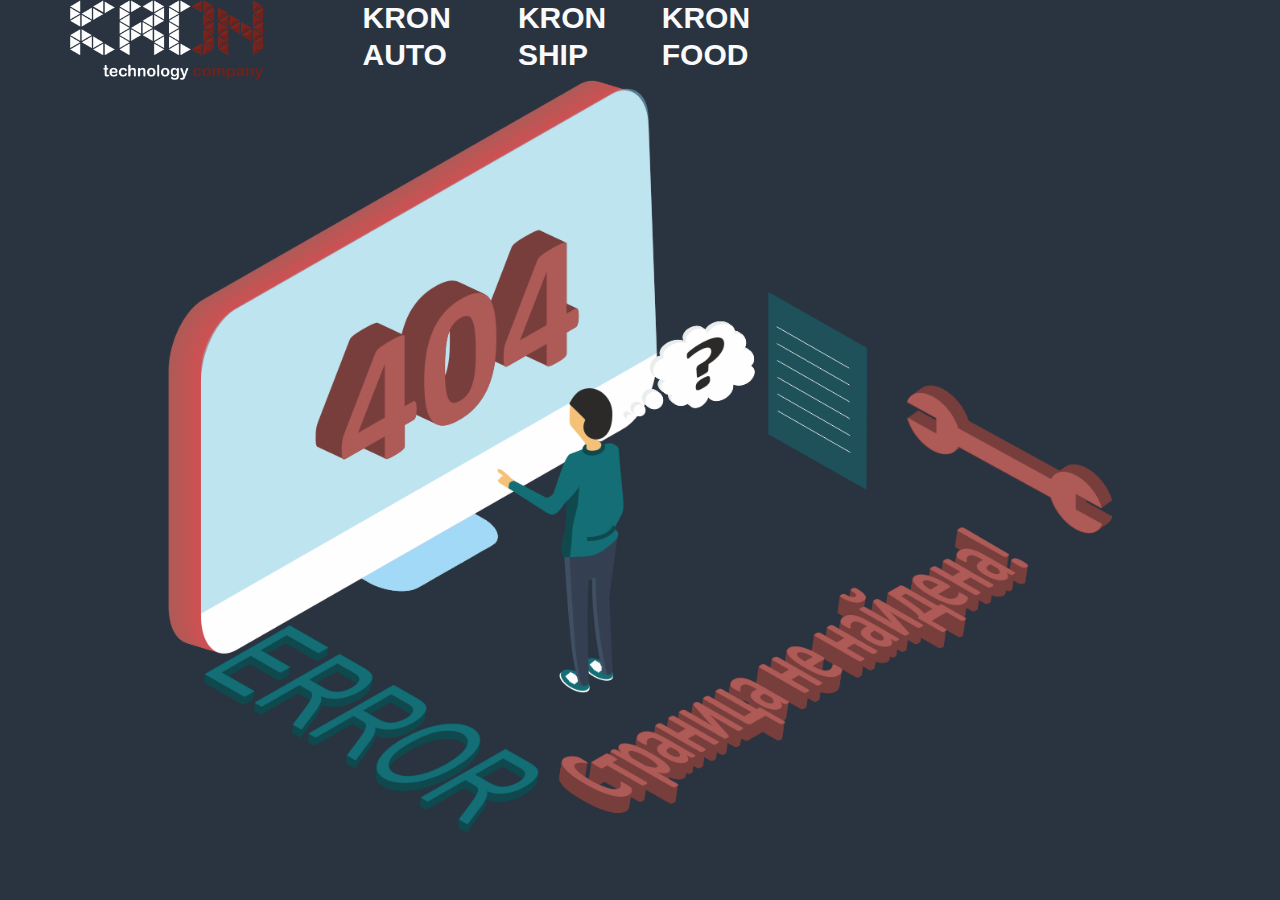
==== index.html @ 7833dde3 "Начало" ====
<!DOCTYPE html>
<html lang="en">
<head>
    <meta charset="UTF-8">
    <meta name="viewport" content="width=device-width, initial-scale=1">
    <link rel="stylesheet" href="packages/bootstrap-3.3.7-dist/css/bootstrap.min.css">
    <link rel="stylesheet" href="styles/styles.css">
    <title>404ERROR</title>
</head>
<body>
    <div class="container">
        <head>
            <div class="row">
                <div class="col-sm-4 col-md-3 col-lg-3 hidden-sm hidden-xs">
                    <img src="pictures/logo.png" alt="logo" class="logo">
                </div>
                <div class="col-sx-12 col-sm-8 col-md-6 col-lg-5 footerLinks">
                    <a href="#">KRON AUTO</a>
                    <a href="#">KRON SHIP</a>
                    <a href="#">KRON FOOD</a>
                </div>
            </div>
            <div class="dropdown">
                <button class="btn btn-default dropdown-toggle" type="button" id="dropdownMenu1" data-toggle="dropdown" aria-haspopup="true" aria-expanded="true">
                    Dropdown
                    <span class="caret"></span>
                </button>
                <ul class="dropdown-menu dropdown-menu-right" aria-labelledby="dropdownMenu1">
                    <li><a href="#">Action</a></li>
                    <li><a href="#">Another action</a></li>
                    <li><a href="#">Something else here</a></li>
                    <li><a href="#">Separated link</a></li>
                </ul>
            </div>
        </head>
        <main>
            <div class="row">
                <div class="mainContent">
                    <img src="pictures/404PIC.png" alt="404ERROR" class="col-xs-10 col-sm-10 col-md-10 col-lg-10">
                </div>
            </div>
        </main>
        <footer>
            <div class="row">
                <div>

                </div>
                <div>

                </div>
                <div>

                </div>
            </div>
        </footer>
    </div>
    <script src="packages/jquery/jquery-1.12.4.min.js"></script>
    <script src="packages/bootstrap-3.3.7-dist/js/bootstrap.min.js"></script>
</body>
</html>
---- styles/styles.css ----
body{
    background-color: rgb(42, 52, 64)
}

.footerLinks{
    display: flex;
    justify-content: space-between;
}

/* @media (min-width: 768px) and (max-width: 991px) {
    .footerLinks{

    }
} */

@media (max-width: 767px){
    .footerLinks{
        justify-content: space-around;
    }
}

@media (max-width: 575px){
    .footerLinks a{
        display: none;
    }
}

@media (min-width: 576px){
    .dropdown{
        display: none;
    }
}

@media (max-width: 575px){
    .btn-default{
        margin-left: 65%;
    }
}

.footerLinks a{
    font-family: "Calibri", sans-serif;
    font-size: 30px;
    font-weight: bold;
    line-height: 1.23;
    color: #fafafa;
}

.logo{
    height: 80px;
}

.mainContent{
    display: flex;
    align-items: center;
    justify-content: center;
}
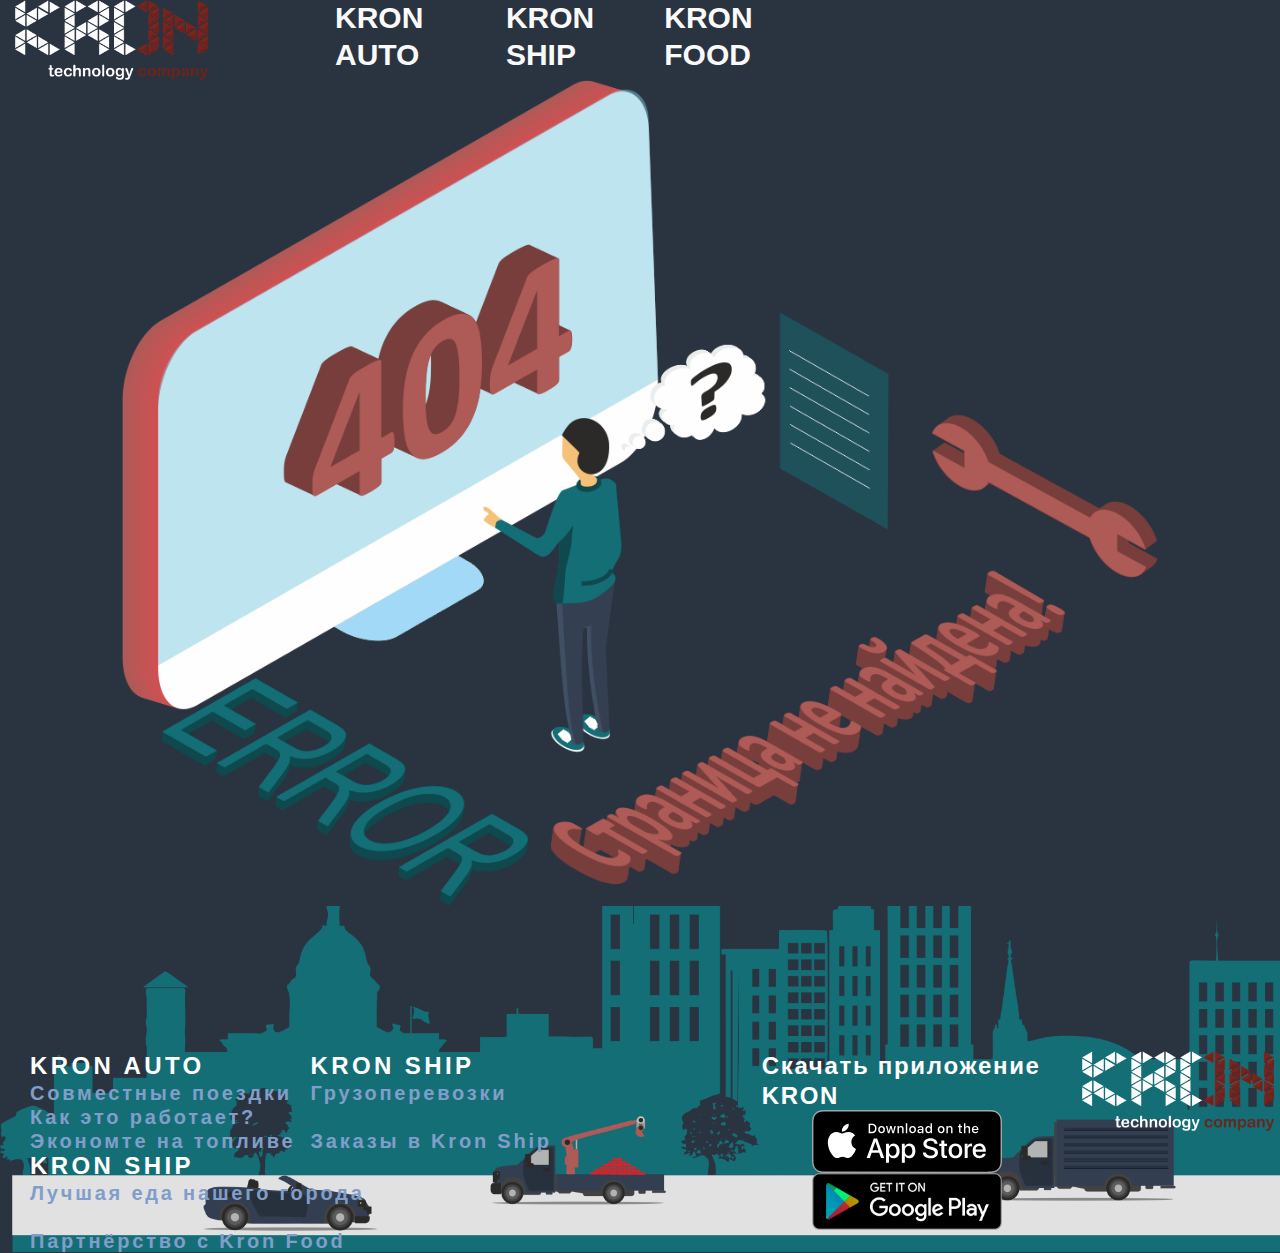
==== commit 8365c48e: "Очень примерно так" ====
--- a/index.html
+++ b/index.html
@@ -8,11 +8,22 @@
     <title>404ERROR</title>
 </head>
 <body>
-    <div class="container">
-        <head>
+    <div class="container-fluid">
+        <header>
             <div class="row">
-                <div class="col-sm-4 col-md-3 col-lg-3 hidden-sm hidden-xs">
+                <div class="col-sm-4 col-md-3 col-lg-3 logoCont">
                     <img src="pictures/logo.png" alt="logo" class="logo">
+                    <div class="dropdown">
+                        <button class="btn btn-default dropdown-toggle" type="button" id="dropdownMenu1" data-toggle="dropdown" aria-haspopup="true" aria-expanded="true">
+                            Menu
+                        </button>
+                        <ul class="dropdown-menu dropdown-menu-right" aria-labelledby="dropdownMenu1">
+                            <li><a href="#">Action</a></li>
+                            <li><a href="#">Another action</a></li>
+                            <li><a href="#">Something else here</a></li>
+                            <li><a href="#">Separated link</a></li>
+                        </ul>
+                    </div>
                 </div>
                 <div class="col-sx-12 col-sm-8 col-md-6 col-lg-5 footerLinks">
                     <a href="#">KRON AUTO</a>
@@ -20,19 +31,7 @@
                     <a href="#">KRON FOOD</a>
                 </div>
             </div>
-            <div class="dropdown">
-                <button class="btn btn-default dropdown-toggle" type="button" id="dropdownMenu1" data-toggle="dropdown" aria-haspopup="true" aria-expanded="true">
-                    Dropdown
-                    <span class="caret"></span>
-                </button>
-                <ul class="dropdown-menu dropdown-menu-right" aria-labelledby="dropdownMenu1">
-                    <li><a href="#">Action</a></li>
-                    <li><a href="#">Another action</a></li>
-                    <li><a href="#">Something else here</a></li>
-                    <li><a href="#">Separated link</a></li>
-                </ul>
-            </div>
-        </head>
+        </header>
         <main>
             <div class="row">
                 <div class="mainContent">
@@ -41,15 +40,70 @@
             </div>
         </main>
         <footer>
-            <div class="row">
-                <div>
-
+            <div class="row footer">
+                <div class="col-lg-7 footerWrap">
+                    <div class="footerWrapColumn">
+                        <div class="footerWrapHeader">
+                            <a href="#">KRON AUTO</a>
+                        </div>
+                        <div class="columnContent">
+                            <div>
+                                <a href="#">Совместные поездки</a>
+                            </div>
+                            <div>
+                                <a href="#">Как это работает?</a>
+                            </div>
+                            <div>
+                                <a href="#">Экономте на топливе</a>
+                            </div>
+                        </div>
+                    </div>
+                    <div class="footerWrapColumn">
+                        <div class="footerWrapHeader">
+                            <a href="#">KRON SHIP</a>
+                        </div>
+                        <div class="columnContent">
+                            <div>
+                                <a href="#">Грузоперевозки</a>
+                            </div>
+                            <div>
+                                <a href="#">Заказы в Kron Ship</a>
+                            </div>
+                        </div>
+                    </div>
+                    <div class="footerWrapColumn">                            
+                        <div class="footerWrapHeader">
+                            <a href="#">KRON SHIP</a>
+                        </div>
+                        <div class="columnContent">
+                            <div>
+                                <a href="#">Лучшая еда нашего города</a>
+                            </div>
+                            <div>
+                                <a href="#">Партнёрство с Kron Food</a>
+                            </div>
+                        </div>
+                    </div>
                 </div>
-                <div>
-
+                <div class="col-lg-3 shopTable">
+                    <div class="storeHeader">
+                        Скачать приложение KRON
+                    </div>
+                    <div>
+                        <a href="#">
+                            <img src="pictures/App_Store.svg" alt="AppStore">
+                        </a>
+                    </div>
+                    <div>
+                        <a href="#">
+                            <img src="pictures/google.png" alt="GoogleStore">
+                        </a>
+                    </div>
                 </div>
-                <div>
-
+                <div class="col-lg-2 footerLogo">
+                    <div>
+                        <img src="pictures/logo.png" alt="logo">
+                    </div>
                 </div>
             </div>
         </footer>
--- a/styles/styles.css
+++ b/styles/styles.css
@@ -17,23 +17,37 @@
     .footerLinks{
         justify-content: space-around;
     }
+    .logoCont{
+        display: flex;
+        justify-content: center;
+        align-items: center;
+    }
 }
+
+@media (max-width: 830px){
+    .footerWrap{
+        display: block!important;
+        overflow: hidden;
+        height: auto!important;
+    }
+    .footer{
+        padding-top: 0!important;
+    }
+}
+
 
 @media (max-width: 575px){
     .footerLinks a{
         display: none;
+    }
+    .logoCont{
+        justify-content: space-between;
     }
 }
 
 @media (min-width: 576px){
     .dropdown{
         display: none;
-    }
-}
-
-@media (max-width: 575px){
-    .btn-default{
-        margin-left: 65%;
     }
 }
 
@@ -55,3 +69,91 @@
     justify-content: center;
 }
 
+.footer{
+    background-image: url(../pictures/footer.png);
+    height: inherit;
+    background-repeat: no-repeat;
+    background-size: 100%;
+    padding-top: 145px;
+    box-sizing: border-box;
+    background-position-y: bottom;
+    background-position-x: center;
+}
+
+.footerWrap{
+    height: 201px;
+}
+
+
+.footerWrapColumn{
+    height: 100px;
+    float: left;
+    margin-left: 15px;
+}
+
+.columnContent{
+    display: flex;
+    flex-direction: column;
+    justify-content: space-between;
+    align-items: flex-start;
+    height: 72px;
+}
+
+.footerWrapColumn a{
+    font-family: "Calibri", sans-serif;
+    font-size: 20px;
+    font-weight: bold;
+    line-height: 1.2;
+    letter-spacing: 2.8px;
+    color: #809ec9;
+}
+
+.footerWrapHeader a{
+    font-family: "Calibri", sans-serif;
+    font-size: 24px;
+    font-weight: bold;
+    line-height: 1.21;
+    letter-spacing: 3.4px;
+    color: #ffffff;
+}
+
+.storeHeader{
+  font-family: "Calibri", sans-serif;
+  font-size: 24px;
+  font-weight: bold;
+  line-height: 1.21;
+  letter-spacing: 1.7px;
+  text-align: left;
+  color: #ffffff;
+}
+
+.shopTable{
+    display: flex;
+    flex-direction: column;
+    justify-content: space-between;
+    align-items: center;
+    height: 167px;
+}
+
+.shopTable img{
+    width: 190px;
+}
+
+.footerLogo img{
+    height: 80px;
+}
+
+@media (max-width: 1200px){
+    .footerLogo{
+        display: none;
+    }
+    .footerWrap{
+        display: flex;
+        justify-content: space-between;
+        align-items: flex-start;
+    }
+    .shopTable{
+        margin-bottom: 40px;
+    }
+}
+
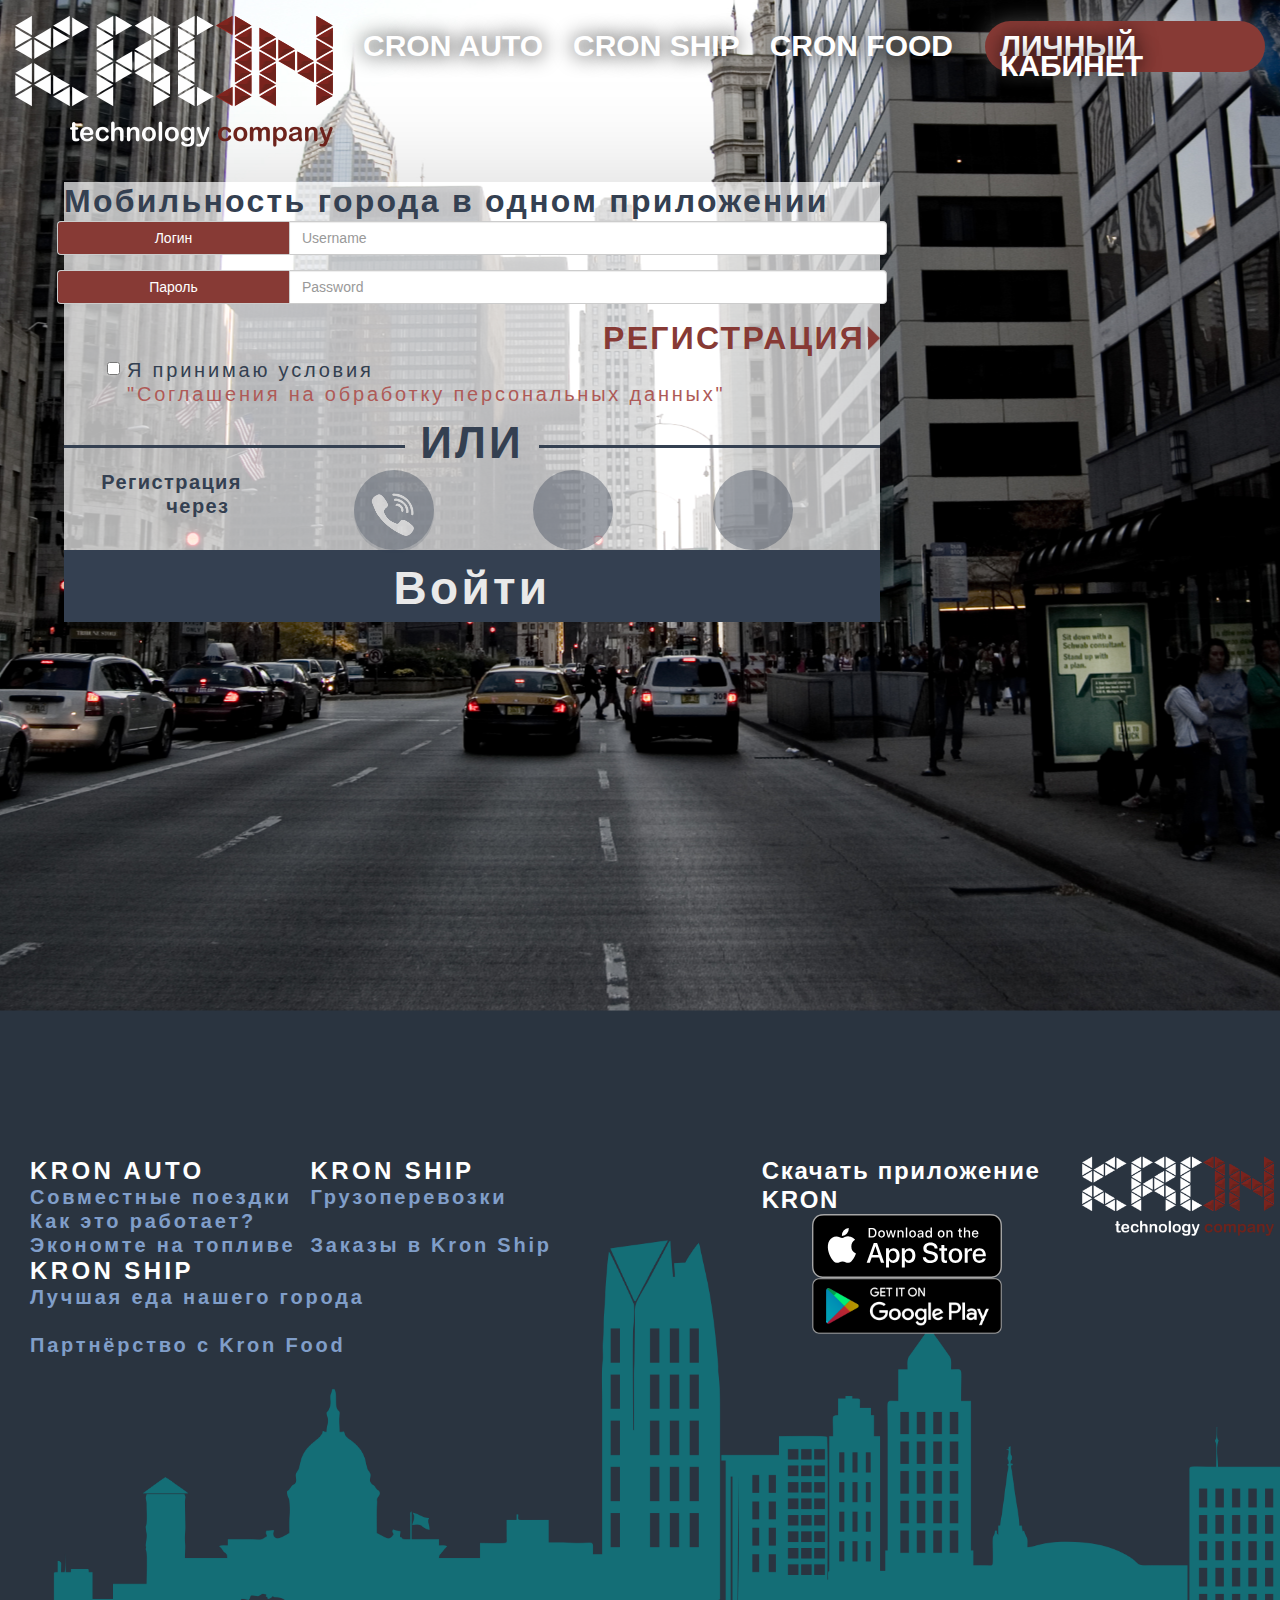
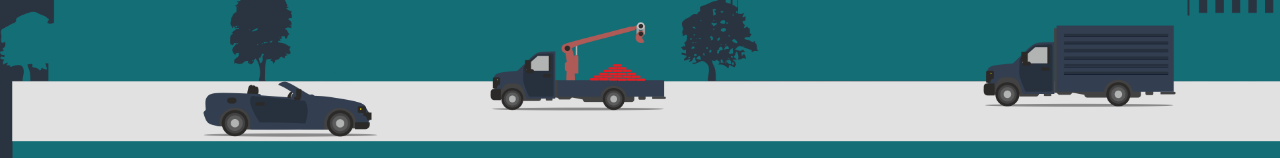
==== commit bdaa4776: "Foter+header rdy without main part to test adapt" ====
--- a/index.html
+++ b/index.html
@@ -2,42 +2,98 @@
 <html lang="en">
 <head>
     <meta charset="UTF-8">
-    <meta name="viewport" content="width=device-width, initial-scale=1">
+    <meta name="viewport" content="width=device-width, initial-scale=1.0">
     <link rel="stylesheet" href="packages/bootstrap-3.3.7-dist/css/bootstrap.min.css">
+    <link rel="stylesheet" href="https://use.fontawesome.com/releases/v5.3.1/css/all.css" integrity="sha384-mzrmE5qonljUremFsqc01SB46JvROS7bZs3IO2EmfFsd15uHvIt+Y8vEf7N7fWAU" crossorigin="anonymous">
     <link rel="stylesheet" href="styles/styles.css">
-    <title>404ERROR</title>
+    <title>Main Page</title>
 </head>
 <body>
     <div class="container-fluid">
-        <header>
-            <div class="row">
-                <div class="col-sm-4 col-md-3 col-lg-3 logoCont">
-                    <img src="pictures/logo.png" alt="logo" class="logo">
-                    <div class="dropdown">
-                        <button class="btn btn-default dropdown-toggle" type="button" id="dropdownMenu1" data-toggle="dropdown" aria-haspopup="true" aria-expanded="true">
-                            Menu
+        <div class="header row">
+            <nav class="navbar navbar-default">
+                <div class="container-fluid">
+                    <div class="navbar-header">
+                        <button type="button" class="navbar-toggle collapsed dropdown-menu-right" data-toggle="collapse" data-target="#bs-example-navbar-collapse-1" aria-expanded="false">
+                            <span class="sr-only">Toggle navigation</span>
+                            <span class="icon-bar"></span>
+                            <span class="icon-bar"></span>
+                            <span class="icon-bar"></span>
                         </button>
-                        <ul class="dropdown-menu dropdown-menu-right" aria-labelledby="dropdownMenu1">
-                            <li><a href="#">Action</a></li>
-                            <li><a href="#">Another action</a></li>
-                            <li><a href="#">Something else here</a></li>
-                            <li><a href="#">Separated link</a></li>
+                        <a class="navbar-brand" href="#">
+                            <img src="pictures/logo.png" alt="" class="bigLogo">
+                            <img src="pictures/23.png" alt="" class="smallLogo">
+                        </a>
+                    </div>
+                    <div class="collapse navbar-collapse" id="bs-example-navbar-collapse-1">
+                        <ul class="nav navbar-nav">
+                            <li><a href="#">CRON AUTO</a></li>
+                            <li><a href="#">CRON SHIP</a></li>
+                            <li><a href="#">CRON FOOD</a></li>
                         </ul>
+                        <ul class="nav navbar-nav navbar-right">
+                                <li><a href="#" class="account">ЛИЧНЫЙ КАБИНЕТ</a></li>
+                        </ul>
+                    </div><!-- /.navbar-collapse -->
+                </div><!-- /.container-fluid -->
+            </nav>
+            <div class="welcomeWindow">
+                <div class="welcomeHeader">
+                    Мобильность города в одном приложении
+                </div>
+                 <form role="form">
+                    <div class="form-group formg">
+                        <div class="input-group inputWelcome">
+                            <span class="input-group-addon inputAddon">Логин</span>
+                            <input type="text" class="form-control" placeholder="Username">
+                        </div>
                     </div>
-                </div>
-                <div class="col-sx-12 col-sm-8 col-md-6 col-lg-5 footerLinks">
-                    <a href="#">KRON AUTO</a>
-                    <a href="#">KRON SHIP</a>
-                    <a href="#">KRON FOOD</a>
-                </div>
+                    <div class="form-group formg">
+                        <div class="input-group inputWelcome">
+                            <span class="input-group-addon inputAddon">Пароль</span>
+                            <input type="password" class="form-control" id="InputPassword" placeholder="Password">
+                        </div>
+                    </div>
+                    <div class="regLink">
+                        <a href="#">Регистрация</a>
+                        <div class="arrow"></div>
+                    </div>
+                    <div class="checkbox welcomeCheck">
+                        <label>
+                            <input type="checkbox" required>
+                            Я принимаю условия<br>
+                            <a href="#">"Соглашения на обработку персональных данных"</a>
+                        </label>
+                    </div>
+                    <div class="welcomeOr">
+                        ИЛИ
+                    </div>
+                    <div class="socialReg">
+                        <div class="socialHeader">
+                            Регистрация через
+                        </div>
+                        <div class="socialRegInside">
+                            <a href="#">
+                                <img src="pictures/phone.png" alt="phone">
+                            </a>
+                            <a href="#">
+                                <i class="fab fa-vk"></i>
+                            </a>
+                            <a href="#">
+                                <i class="fab fa-facebook-f fa-lg"></i>
+                            </a>
+                        </div>
+                    </div>
+                    <button type="submit" class="btn btn-default welcomeButton btn-block">Войти</button>
+                </form>
+
             </div>
-        </header>
+            <div class="mappoint">
+                <img src="pictures/point_of_map2.png" alt="">
+                <img src="pictures/Ellipse.png" alt="" class="point">
+            </div>
+        </div>
         <main>
-            <div class="row">
-                <div class="mainContent">
-                    <img src="pictures/404PIC.png" alt="404ERROR" class="col-xs-10 col-sm-10 col-md-10 col-lg-10">
-                </div>
-            </div>
         </main>
         <footer>
             <div class="row footer">
@@ -108,8 +164,7 @@
             </div>
         </footer>
     </div>
-    <script src="packages/jquery/jquery-1.12.4.min.js"></script>
-    <script src="packages/bootstrap-3.3.7-dist/js/bootstrap.min.js"></script>
 </body>
-</html>
-
+<script src="packages/jquery/jquery-1.12.4.min.js"></script>
+<script src="packages/bootstrap-3.3.7-dist/js/bootstrap.min.js"></script>
+</html>--- a/styles/styles.css
+++ b/styles/styles.css
@@ -1,27 +1,5 @@
 body{
     background-color: rgb(42, 52, 64)
-}
-
-.footerLinks{
-    display: flex;
-    justify-content: space-between;
-}
-
-/* @media (min-width: 768px) and (max-width: 991px) {
-    .footerLinks{
-
-    }
-} */
-
-@media (max-width: 767px){
-    .footerLinks{
-        justify-content: space-around;
-    }
-    .logoCont{
-        display: flex;
-        justify-content: center;
-        align-items: center;
-    }
 }
 
 @media (max-width: 830px){
@@ -36,22 +14,7 @@
 }
 
 
-@media (max-width: 575px){
-    .footerLinks a{
-        display: none;
-    }
-    .logoCont{
-        justify-content: space-between;
-    }
-}
-
-@media (min-width: 576px){
-    .dropdown{
-        display: none;
-    }
-}
-
-.footerLinks a{
+.logoLinks a{
     font-family: "Calibri", sans-serif;
     font-size: 30px;
     font-weight: bold;
@@ -67,6 +30,10 @@
     display: flex;
     align-items: center;
     justify-content: center;
+}
+
+footer{
+    height: 747px;
 }
 
 .footer{
@@ -157,3 +124,337 @@
     }
 }
 
+.navbar-default{
+    background: none;
+}
+
+.navbar{
+    border: none;
+}
+
+.account{
+    width: 280px;
+    height: 51px;
+    border-radius: 51px;
+    background-color: #873a35;
+    box-shadow: 0 0 21px 0 rgba(255, 255, 255, 0.28);
+    font-family: "Calibri", sans-serif;
+    font-size: 30px;
+    font-weight: bold;
+    text-align: center;
+    color: #ffffff!important;
+    text-shadow: 0 0 20px #000000;
+}
+
+.navbar-nav>li>a{
+    font-family: "Calibri", sans-serif;
+    font-size: 30px;
+    font-weight: bold;
+    text-align: left;
+    color: #ffffff!important;
+    text-shadow: 0 0 20px #000000;
+}
+
+.header{
+    height: 1011px;
+    background-image: url(../pictures/orig.png);
+    background-position-x: center;
+    background-position-y: bottom;
+    background-repeat: no-repeat;
+    position: relative;
+}
+
+.header ul{
+    margin-top: 21px;
+}
+
+.navbar-brand{
+    height: auto;
+}
+
+.mappoint{
+    position: absolute;
+    bottom: 134px;
+    right: 104px;
+}
+
+.point{
+    display: block;
+    z-index: 2;
+    position: absolute;
+    left: 99px;
+    bottom: 205px;
+}
+
+@media (max-width: 1173px) {
+    .navbar-header {
+        float: none;
+    }
+    .navbar-toggle {
+        display: block;
+    }
+    .navbar-collapse {
+        border-top: 1px solid transparent;
+        box-shadow: inset 0 1px 0 rgba(255,255,255,0.1);
+    }
+    .navbar-collapse.collapse {
+        display: none!important;
+    }
+    .navbar-nav {
+        float: none!important;
+        margin: 7.5px -15px;
+    }
+    .navbar-nav>li {
+        float: none;
+    }
+    .navbar-nav>li>a {
+        padding-top: 10px;
+        padding-bottom: 10px;
+    }
+    .navbar-text {
+        float: none;
+        margin: 15px 0;
+    }
+    /* since 3.1.0 */
+    .navbar-collapse.collapse.in { 
+        display: block!important;
+    }
+    .collapsing {
+        overflow: hidden!important;
+    }
+}
+
+.navbar-collapse{
+    border: none;
+}
+
+.welcomeWindow{
+    background-color: rgba(255, 255, 255, 0.69);
+    box-shadow: 0 0 99px 0 rgba(0, 0, 0, 0.16);
+    float: left;
+    margin-left: 64px;
+    width: 816px;
+}
+
+.inputAddon{
+    background-color: #873a35;
+    width: 232px;
+}
+
+.welcomeButton{
+    padding-left: 0;
+    padding-right: 0;
+    border: none;
+    height: 72.2px;
+    background-color: #344051;
+    border-radius: 0;
+    font-family: "Calibri", sans-serif;
+    font-size: 46px;
+    font-weight: bold;
+    letter-spacing: 3.3px;
+    color: #e9e9e9;
+}
+
+.welcomeHeader{
+    font-family: "Calibri", sans-serif;
+    font-size: 32px;
+    font-weight: bold;
+    line-height: 1.22;
+    letter-spacing: 2.3px;
+    color: #344051;
+}
+
+.input-group-addon{
+    color: white;
+    text-align: center;
+}
+
+.inputWelcome{
+    width: 100%;
+}
+
+.formg{
+    margin-left: -7px;
+    margin-right: -7px;
+}
+
+.regLink{
+    float: right;
+    margin-right: 15px;
+    position: relative;
+}
+
+.regLink a{
+    font-family: "Calibri", sans-serif;
+    font-size: 32px;
+    font-weight: bold;
+    line-height: 1.22;
+    letter-spacing: 2.3px;
+    text-transform: uppercase;
+    color: #873a35;
+}
+
+.regLink:hover a{
+    text-decoration: none;
+}
+
+.arrow{
+    position: absolute;
+    width: 23.8px;
+    height: 23.8px;
+    position: absolute;
+    right: -15px;
+    top: 7px;
+    z-index: 1;
+    background-image: url(../pictures/Path.png);
+}
+
+.welcomeOr {
+    /* чтобы линии не выходили за ширину блока заголовка */
+    overflow: hidden;
+    font-family: "Calibri", sans-serif;
+    font-size: 44px;
+    font-weight: bold;
+    line-height: 1.23;
+    letter-spacing: 3.2px;
+    text-align: center;
+    color: #344051;
+    clear: both;
+}
+
+.welcomeOr:before,
+.welcomeOr:after {
+    content: '';
+    display: inline-block;
+    vertical-align: middle;
+    box-sizing: border-box;
+    width: 100%;
+    height: 3px;
+    background: #344051;
+}
+.welcomeOr:before {
+    margin-left: -100%;
+}
+.welcomeOr:after {
+    margin-right: -100%;
+}
+
+@media (max-width: 930px) {
+    .formg{
+        margin: 0;
+    }
+    .welcomeWindow{
+        margin: 0 auto;
+        float: none;
+        width: 80%;
+    }
+    .regLink:hover .arrow{
+        transform: rotate(45deg);
+    }
+}
+
+@media (min-width: 931px){
+    .regLink:hover .arrow{
+        right: -30px;
+    }
+}
+
+@media (max-width: 600px) {
+    .welcomeWindow{
+        width: 100%;
+    }
+}
+
+@media (max-width: 445px) {
+    .bigLogo{
+        display: none!important;
+    }
+}
+
+@media (min-width: 446px) {
+    .smallLogo{
+        display: none!important;
+    }
+}
+
+@media (max-width: 1330px) {
+    .mappoint{
+        display: none;
+    }
+}
+
+.socialReg {
+    display: flex;
+    width: 100%;
+    justify-content: space-around;
+    flex-wrap: wrap;
+}
+
+.socialHeader{
+    width: 128px;
+    height: 50px;
+    font-family: "Calibri", sans-serif;
+    font-size: 20px;
+    font-weight: bold;
+    line-height: 1.2;
+    letter-spacing: 1.4px;
+    text-align: right;
+    color: #344051;
+}
+
+.socialReg a {
+    text-decoration: none;
+    opacity: 0.38;
+    background-color: #344051;
+    line-height: 80px;
+    width: 80px;
+    height: 80px;
+    vertical-align: middle;
+    font-size: 50px;
+    border-radius: 50%;
+    text-align: center;
+}
+
+.socialReg a:nth-of-type(n + 3) {
+    order: 1;
+}
+
+.socialReg i {
+    color: #fff;
+}
+
+.socialReg i:hover {
+    color: #abeafa;
+}
+
+.socialRegInside{
+    display: flex;
+    width: 66%;
+    justify-content: space-around;
+}
+
+@media (max-width: 400px){
+    .socialRegInside{
+        width: 100%;
+    }
+    .socialHeader{
+        width: 100%;
+        text-align: center;
+    }
+}
+
+.welcomeCheck{
+    clear: both;
+    font-family: "Calibri", sans-serif;
+    font-size: 20px;
+    font-weight: bold;
+    line-height: 1.2;
+    letter-spacing: 2.8px;
+    text-align: left;
+    color: #333f50;
+    padding-left: 43px;
+}
+
+.welcomeCheck a{
+    color: #ae5a57;
+}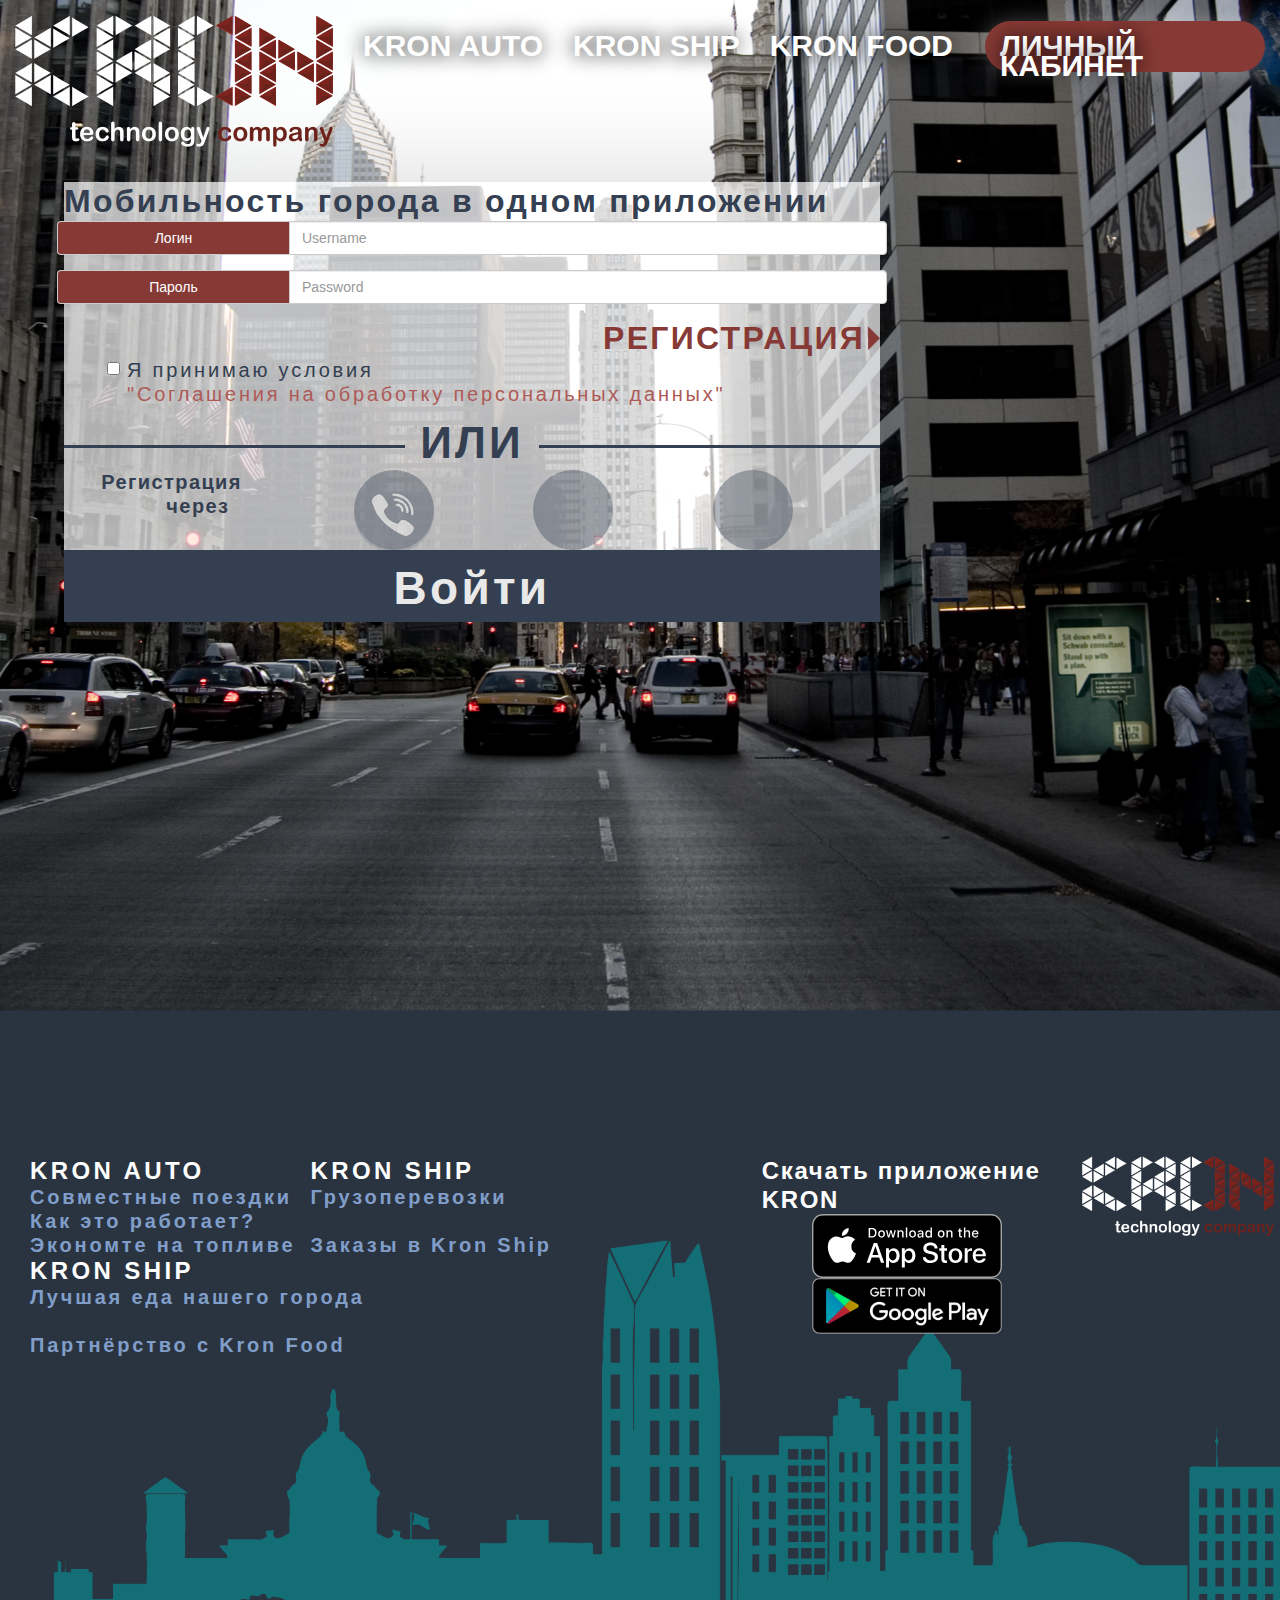
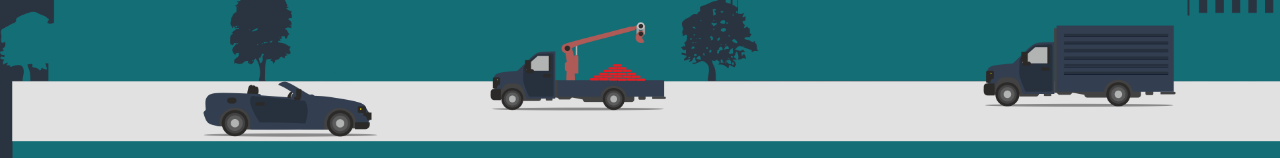
==== commit b05f145e: "Link rename" ====
--- a/index.html
+++ b/index.html
@@ -27,9 +27,9 @@
                     </div>
                     <div class="collapse navbar-collapse" id="bs-example-navbar-collapse-1">
                         <ul class="nav navbar-nav">
-                            <li><a href="#">CRON AUTO</a></li>
-                            <li><a href="#">CRON SHIP</a></li>
-                            <li><a href="#">CRON FOOD</a></li>
+                            <li><a href="#">KRON AUTO</a></li>
+                            <li><a href="#">KRON SHIP</a></li>
+                            <li><a href="#">KRON FOOD</a></li>
                         </ul>
                         <ul class="nav navbar-nav navbar-right">
                                 <li><a href="#" class="account">ЛИЧНЫЙ КАБИНЕТ</a></li>
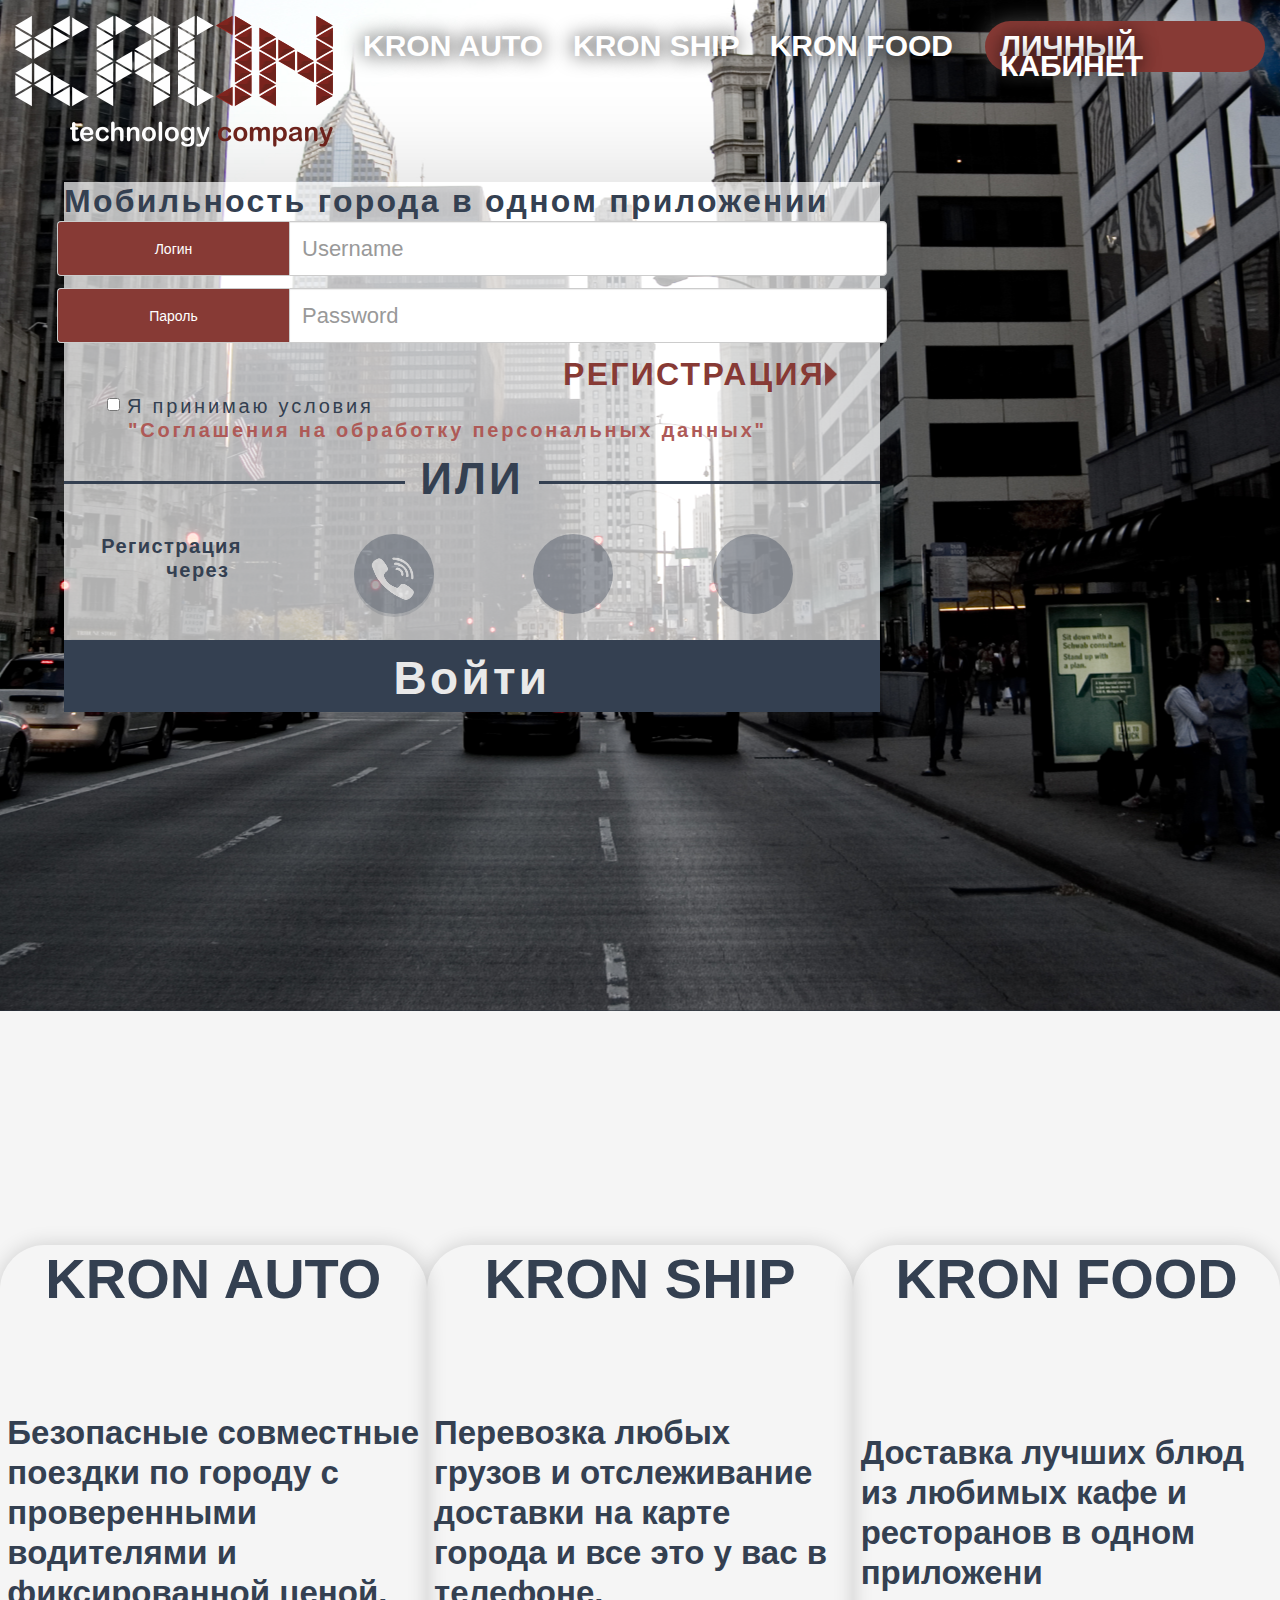
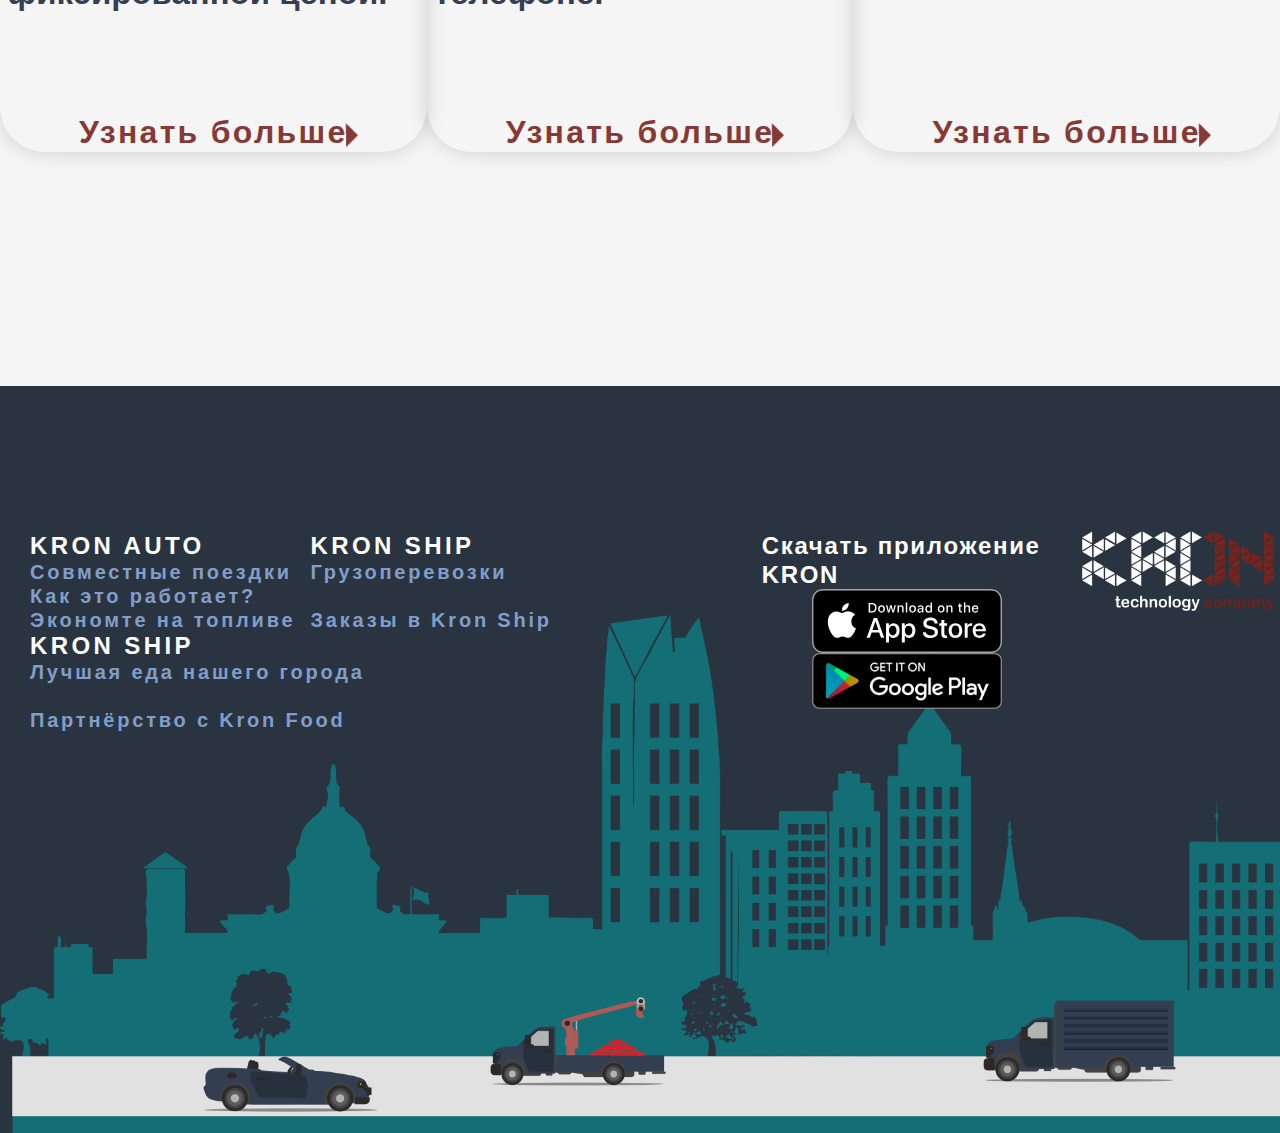
==== commit 52e8240d: "mian first part" ====
--- a/index.html
+++ b/index.html
@@ -9,160 +9,208 @@
     <title>Main Page</title>
 </head>
 <body>
-    <div class="container-fluid">
-        <div class="header row">
-            <nav class="navbar navbar-default">
-                <div class="container-fluid">
-                    <div class="navbar-header">
-                        <button type="button" class="navbar-toggle collapsed dropdown-menu-right" data-toggle="collapse" data-target="#bs-example-navbar-collapse-1" aria-expanded="false">
-                            <span class="sr-only">Toggle navigation</span>
-                            <span class="icon-bar"></span>
-                            <span class="icon-bar"></span>
-                            <span class="icon-bar"></span>
-                        </button>
-                        <a class="navbar-brand" href="#">
-                            <img src="pictures/logo.png" alt="" class="bigLogo">
-                            <img src="pictures/23.png" alt="" class="smallLogo">
-                        </a>
-                    </div>
-                    <div class="collapse navbar-collapse" id="bs-example-navbar-collapse-1">
-                        <ul class="nav navbar-nav">
-                            <li><a href="#">KRON AUTO</a></li>
-                            <li><a href="#">KRON SHIP</a></li>
-                            <li><a href="#">KRON FOOD</a></li>
-                        </ul>
-                        <ul class="nav navbar-nav navbar-right">
-                                <li><a href="#" class="account">ЛИЧНЫЙ КАБИНЕТ</a></li>
-                        </ul>
-                    </div><!-- /.navbar-collapse -->
-                </div><!-- /.container-fluid -->
-            </nav>
-            <div class="welcomeWindow">
-                <div class="welcomeHeader">
-                    Мобильность города в одном приложении
-                </div>
-                 <form role="form">
-                    <div class="form-group formg">
-                        <div class="input-group inputWelcome">
-                            <span class="input-group-addon inputAddon">Логин</span>
-                            <input type="text" class="form-control" placeholder="Username">
-                        </div>
-                    </div>
-                    <div class="form-group formg">
-                        <div class="input-group inputWelcome">
-                            <span class="input-group-addon inputAddon">Пароль</span>
-                            <input type="password" class="form-control" id="InputPassword" placeholder="Password">
-                        </div>
-                    </div>
-                    <div class="regLink">
-                        <a href="#">Регистрация</a>
-                        <div class="arrow"></div>
-                    </div>
-                    <div class="checkbox welcomeCheck">
-                        <label>
-                            <input type="checkbox" required>
-                            Я принимаю условия<br>
-                            <a href="#">"Соглашения на обработку персональных данных"</a>
-                        </label>
-                    </div>
-                    <div class="welcomeOr">
-                        ИЛИ
-                    </div>
-                    <div class="socialReg">
-                        <div class="socialHeader">
-                            Регистрация через
-                        </div>
-                        <div class="socialRegInside">
+    <div class="border">
+        <div class="container-fluid">
+            <div class="header row">
+                <nav class="navbar navbar-default">
+                    <div class="container-fluid">
+                        <div class="navbar-header">
+                            <button type="button" class="navbar-toggle collapsed dropdown-menu-right" data-toggle="collapse" data-target="#bs-example-navbar-collapse-1" aria-expanded="false">
+                                <span class="sr-only">Toggle navigation</span>
+                                <span class="icon-bar"></span>
+                                <span class="icon-bar"></span>
+                                <span class="icon-bar"></span>
+                            </button>
+                            <a class="navbar-brand" href="#">
+                                <img src="pictures/logo.png" alt="" class="bigLogo">
+                            </a>
+                        </div>
+                        <div class="collapse navbar-collapse" id="bs-example-navbar-collapse-1">
+                            <ul class="nav navbar-nav">
+                                <li><a href="#">KRON AUTO</a></li>
+                                <li><a href="#">KRON SHIP</a></li>
+                                <li><a href="#">KRON FOOD</a></li>
+                            </ul>
+                            <ul class="nav navbar-nav navbar-right">
+                                    <li><a href="#" class="account">ЛИЧНЫЙ КАБИНЕТ</a></li>
+                            </ul>
+                        </div><!-- /.navbar-collapse -->
+                    </div><!-- /.container-fluid -->
+                </nav>
+                <div class="welcomeWindow">
+                    <div class="welcomeHeader">
+                        Мобильность города в одном приложении
+                    </div>
+                    <form role="form">
+                        <div class="form-group formg">
+                            <div class="input-group inputWelcome">
+                                <span class="input-group-addon inputAddon">Логин</span>
+                                <input type="text" class="form-control formWelcome" placeholder="Username">
+                            </div>
+                        </div>
+                        <div class="form-group formg">
+                            <div class="input-group inputWelcome">
+                                <span class="input-group-addon inputAddon">Пароль</span>
+                                <input type="password" class="form-control formWelcome" id="InputPassword" placeholder="Password">
+                            </div>
+                        </div>
+                        <div class="regLink">
+                            <a href="#">Регистрация</a>
+                            <div class="arrow"></div>
+                        </div>
+                        <div class="checkbox welcomeCheck">
+                            <label>
+                                <input type="checkbox" required>
+                                Я принимаю условия<br>
+                            </label>
+                            <a href="#" target="_blank">"Соглашения на обработку персональных данных"</a>
+                        </div>
+                        <div class="welcomeOr">
+                            ИЛИ
+                        </div>
+                        <div class="socialReg">
+                            <div class="socialHeader">
+                                Регистрация через
+                            </div>
+                            <div class="socialRegInside">
+                                <a href="#">
+                                    <img src="pictures/phone.png" alt="phone">
+                                </a>
+                                <a href="#">
+                                    <i class="fab fa-vk"></i>
+                                </a>
+                                <a href="#">
+                                    <i class="fab fa-facebook-f fa-lg"></i>
+                                </a>
+                            </div>
+                        </div>
+                        <button type="submit" class="btn btn-default welcomeButton btn-block">Войти</button>
+                    </form>
+
+                </div>
+                <div class="mappoint">
+                    <img src="pictures/point_of_map2.png" alt="">
+                    <img src="pictures/Ellipse.png" alt="" class="point">
+                </div>
+            </div>
+            <main class="row">
+                <div class="mainInfo">
+                    <div>
+                        <div class="mainInfoHeader">
+                            KRON AUTO
+                        </div>
+                        <div class="mainInfoContent">
+                            Безопасные совместные 
+                            поездки по городу с 
+                            проверенными водителями 
+                            и фиксированной ценой.
+                        </div>
+                        <div class="mainINfoLink">
+                            <a href="#">Узнать больше</a>
+                            <div class="arrow"></div>
+                        </div>
+                    </div>
+                    <div>
+                        <div class="mainInfoHeader">
+                            KRON SHIP
+                        </div>
+                        <div class="mainInfoContent">
+                            Перевозка любых грузов 
+                            и отслеживание доставки 
+                            на карте города и все это
+                            у вас в телефоне.
+                        </div>
+                        <div class="mainINfoLink">
+                            <a href="#">Узнать больше</a>
+                            <div class="arrow"></div>
+                        </div>
+                    </div>
+                    <div>
+                        <div class="mainInfoHeader">
+                            KRON FOOD
+                        </div>
+                        <div class="mainInfoContent">
+                            Доставка лучших блюд 
+                            из любимых кафе и 
+                            ресторанов в одном 
+                            приложени
+                        </div>
+                        <div class="mainINfoLink">
+                            <a href="#">Узнать больше</a>
+                            <div class="arrow"></div>
+                        </div>
+                    </div>
+                </div>
+            </main>
+            <footer>
+                <div class="row footer">
+                    <div class="col-lg-7 footerWrap">
+                        <div class="footerWrapColumn">
+                            <div class="footerWrapHeader">
+                                <a href="#">KRON AUTO</a>
+                            </div>
+                            <div class="columnContent">
+                                <div>
+                                    <a href="#">Совместные поездки</a>
+                                </div>
+                                <div>
+                                    <a href="#">Как это работает?</a>
+                                </div>
+                                <div>
+                                    <a href="#">Экономте на топливе</a>
+                                </div>
+                            </div>
+                        </div>
+                        <div class="footerWrapColumn">
+                            <div class="footerWrapHeader">
+                                <a href="#">KRON SHIP</a>
+                            </div>
+                            <div class="columnContent">
+                                <div>
+                                    <a href="#">Грузоперевозки</a>
+                                </div>
+                                <div>
+                                    <a href="#">Заказы в Kron Ship</a>
+                                </div>
+                            </div>
+                        </div>
+                        <div class="footerWrapColumn">                            
+                            <div class="footerWrapHeader">
+                                <a href="#">KRON SHIP</a>
+                            </div>
+                            <div class="columnContent">
+                                <div>
+                                    <a href="#">Лучшая еда нашего города</a>
+                                </div>
+                                <div>
+                                    <a href="#">Партнёрство с Kron Food</a>
+                                </div>
+                            </div>
+                        </div>
+                    </div>
+                    <div class="col-lg-3 shopTable">
+                        <div class="storeHeader">
+                            Скачать приложение KRON
+                        </div>
+                        <div>
                             <a href="#">
-                                <img src="pictures/phone.png" alt="phone">
+                                <img src="pictures/App_Store.svg" alt="AppStore">
                             </a>
+                        </div>
+                        <div>
                             <a href="#">
-                                <i class="fab fa-vk"></i>
+                                <img src="pictures/google.png" alt="GoogleStore">
                             </a>
-                            <a href="#">
-                                <i class="fab fa-facebook-f fa-lg"></i>
-                            </a>
-                        </div>
-                    </div>
-                    <button type="submit" class="btn btn-default welcomeButton btn-block">Войти</button>
-                </form>
-
-            </div>
-            <div class="mappoint">
-                <img src="pictures/point_of_map2.png" alt="">
-                <img src="pictures/Ellipse.png" alt="" class="point">
-            </div>
+                        </div>
+                    </div>
+                    <div class="col-lg-2 footerLogo">
+                        <div>
+                            <img src="pictures/logo.png" alt="logo">
+                        </div>
+                    </div>
+                </div>
+            </footer>
         </div>
-        <main>
-        </main>
-        <footer>
-            <div class="row footer">
-                <div class="col-lg-7 footerWrap">
-                    <div class="footerWrapColumn">
-                        <div class="footerWrapHeader">
-                            <a href="#">KRON AUTO</a>
-                        </div>
-                        <div class="columnContent">
-                            <div>
-                                <a href="#">Совместные поездки</a>
-                            </div>
-                            <div>
-                                <a href="#">Как это работает?</a>
-                            </div>
-                            <div>
-                                <a href="#">Экономте на топливе</a>
-                            </div>
-                        </div>
-                    </div>
-                    <div class="footerWrapColumn">
-                        <div class="footerWrapHeader">
-                            <a href="#">KRON SHIP</a>
-                        </div>
-                        <div class="columnContent">
-                            <div>
-                                <a href="#">Грузоперевозки</a>
-                            </div>
-                            <div>
-                                <a href="#">Заказы в Kron Ship</a>
-                            </div>
-                        </div>
-                    </div>
-                    <div class="footerWrapColumn">                            
-                        <div class="footerWrapHeader">
-                            <a href="#">KRON SHIP</a>
-                        </div>
-                        <div class="columnContent">
-                            <div>
-                                <a href="#">Лучшая еда нашего города</a>
-                            </div>
-                            <div>
-                                <a href="#">Партнёрство с Kron Food</a>
-                            </div>
-                        </div>
-                    </div>
-                </div>
-                <div class="col-lg-3 shopTable">
-                    <div class="storeHeader">
-                        Скачать приложение KRON
-                    </div>
-                    <div>
-                        <a href="#">
-                            <img src="pictures/App_Store.svg" alt="AppStore">
-                        </a>
-                    </div>
-                    <div>
-                        <a href="#">
-                            <img src="pictures/google.png" alt="GoogleStore">
-                        </a>
-                    </div>
-                </div>
-                <div class="col-lg-2 footerLogo">
-                    <div>
-                        <img src="pictures/logo.png" alt="logo">
-                    </div>
-                </div>
-            </div>
-        </footer>
     </div>
 </body>
 <script src="packages/jquery/jquery-1.12.4.min.js"></script>
--- a/styles/styles.css
+++ b/styles/styles.css
@@ -1,5 +1,16 @@
 body{
     background-color: rgb(42, 52, 64)
+}
+
+.border{
+    width: 100vw;
+    margin: 0 auto;
+}
+
+@media (min-width: 1920px){
+    .border{
+        width: 1920px;
+    }
 }
 
 @media (max-width: 830px){
@@ -273,15 +284,23 @@
     width: 100%;
 }
 
+.formWelcome{
+    height: 55px;
+    font-size: 22px;
+}
+
+
 .formg{
     margin-left: -7px;
     margin-right: -7px;
+    margin-bottom: 12px;
 }
 
 .regLink{
     float: right;
     margin-right: 15px;
     position: relative;
+    padding-right: 40px;
 }
 
 .regLink a{
@@ -303,7 +322,7 @@
     width: 23.8px;
     height: 23.8px;
     position: absolute;
-    right: -15px;
+    right: 28px;
     top: 7px;
     z-index: 1;
     background-image: url(../pictures/Path.png);
@@ -320,6 +339,7 @@
     text-align: center;
     color: #344051;
     clear: both;
+    margin-bottom: 28px;
 }
 
 .welcomeOr:before,
@@ -341,23 +361,23 @@
 
 @media (max-width: 930px) {
     .formg{
-        margin: 0;
+        margin-right: 0;
+        margin-left: 0;
     }
     .welcomeWindow{
         margin: 0 auto;
         float: none;
         width: 80%;
     }
-    .regLink:hover .arrow{
-        transform: rotate(45deg);
-    }
-}
-
-@media (min-width: 931px){
-    .regLink:hover .arrow{
-        right: -30px;
-    }
-}
+    .inputAddon{
+        width: 30%;
+    }
+}
+
+.regLink:hover .arrow{
+    right: -10px;
+}
+
 
 @media (max-width: 600px) {
     .welcomeWindow{
@@ -367,13 +387,7 @@
 
 @media (max-width: 445px) {
     .bigLogo{
-        display: none!important;
-    }
-}
-
-@media (min-width: 446px) {
-    .smallLogo{
-        display: none!important;
+        width: 230px;
     }
 }
 
@@ -388,6 +402,7 @@
     width: 100%;
     justify-content: space-around;
     flex-wrap: wrap;
+    margin-bottom: 26px;
 }
 
 .socialHeader{
@@ -457,4 +472,97 @@
 
 .welcomeCheck a{
     color: #ae5a57;
+    display: block;
+    padding-left: 21px;
+}
+
+.mainInfo{
+    display: flex;
+    justify-content: space-around;
+    align-items: center;
+    background-color: #f5f5f5;
+    height: 975px;
+}
+
+.mainInfo > div{
+    width: 507.2px;
+    height: 507.2px;
+    border-radius: 45px;
+    box-shadow: 0 0 20px 0 rgba(0, 0, 0, 0.16);
+    display: flex;
+    flex-direction: column;
+    justify-content: space-between;
+    align-items: center;
+    position: relative;
+}
+
+.mainInfo > div:nth-child(1)::before{
+    content: '';
+    background-image: url(../pictures/31.png);
+    position: absolute;
+    top: -86px;
+    left: -89px;
+    height: 300px;
+    width: 290px;
+}
+
+.mainInfo > div:nth-child(2)::before{
+    content: '';
+    background-image: url(../pictures/53.png);
+    position: absolute;
+    top: 372px;
+    left: 437px;
+    height: 275px;
+    width: 142px;
+}
+
+.mainInfo > div:nth-child(3)::before{
+    content: '';
+    background-image: url(../pictures/47.png);
+    position: absolute;
+    top: -69px;
+    left: 311px;
+    height: 249px;
+    width: 268px;
+}
+
+@media (max-width: 1920px){
+    .mainInfo > div::before{
+        display: none;
+    }
+}
+
+.mainInfoHeader{
+    font-family: "Calibri", sans-serif;
+    font-size: 56px;
+    font-weight: bold;
+    line-height: 1.21;
+    color: #344051;
+}
+
+.mainInfoContent{
+    width: 412px;
+    font-family: "Calibri", sans-serif;
+    font-size: 33px;
+    font-weight: bold;
+    line-height: 1.21;
+    color: #344051;
+}
+
+.mainInfo a{
+    font-family: "Calibri", sans-serif;
+    font-size: 32px;
+    font-weight: bold;
+    line-height: 1.22;
+    letter-spacing: 2.3px;
+    color: #873a35;
+}
+
+.mainINfoLink{
+    position: relative;
+}
+
+.mainINfoLink .arrow{
+    right: -10px;
+    top: 10px;
 }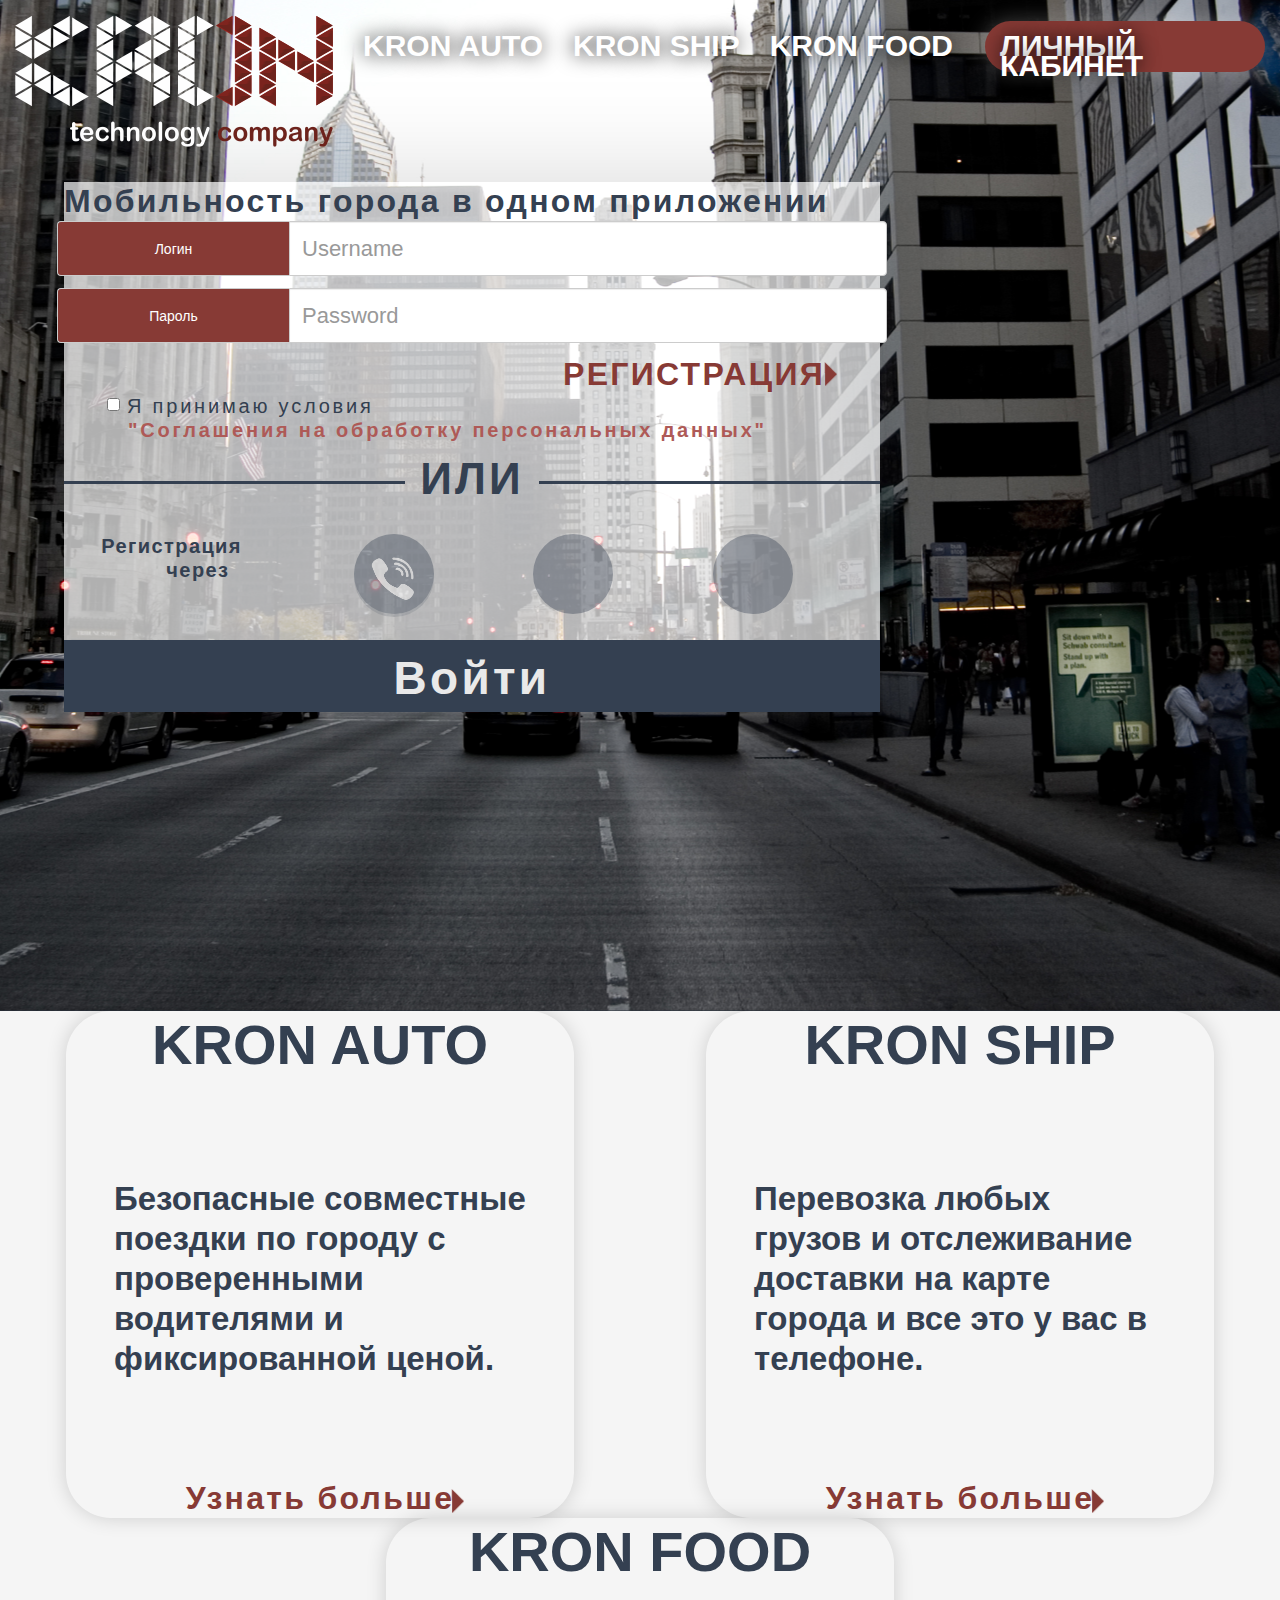
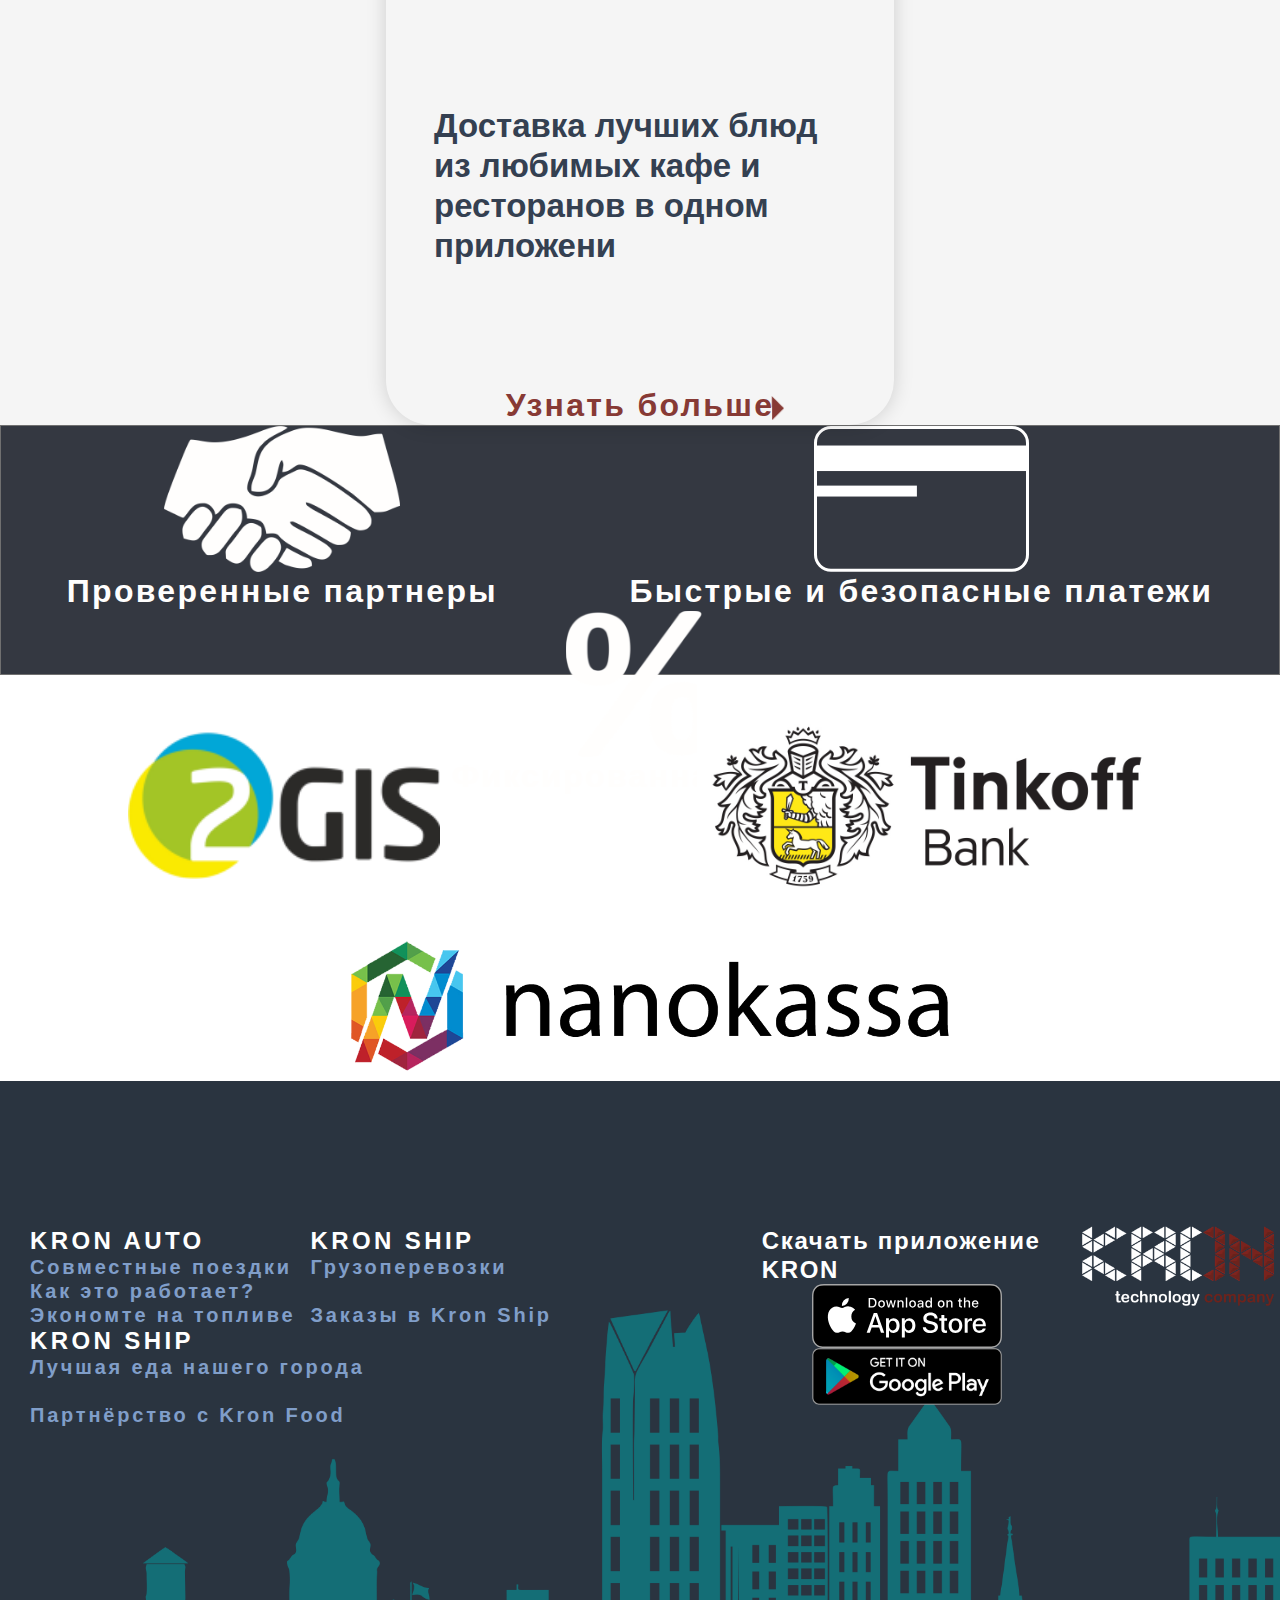
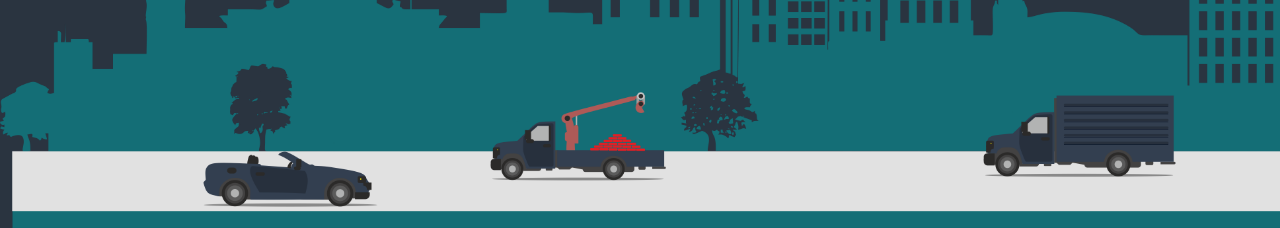
==== commit b05435bb: "mmain2" ====
--- a/index.html
+++ b/index.html
@@ -141,6 +141,37 @@
                         </div>
                     </div>
                 </div>
+                <div class="info2">
+                    <div>
+                        <img src="pictures/hands.png" alt="">
+                        <div>
+                            Проверенные партнеры
+                        </div>
+                    </div>
+                    <div>
+                        <img src="pictures/card.png" alt="">
+                        <div>
+                            Быстрые и безопасные платежи
+                        </div>
+                    </div>
+                    <div>
+                        <img src="pictures/%1.png" alt="">
+                        <div>
+                            Фиксированная цена
+                        </div>
+                    </div>
+                </div>
+                <div class="partners">
+                    <div>
+                        <img src="pictures/14.png" alt="">
+                    </div>
+                    <div>
+                        <img src="pictures/tintkoff-mainpic.png" alt="">
+                    </div>
+                    <div>
+                        <img src="pictures/nanokassa.png" alt="">
+                    </div>
+                </div>
             </main>
             <footer>
                 <div class="row footer">
--- a/styles/styles.css
+++ b/styles/styles.css
@@ -565,4 +565,74 @@
 .mainINfoLink .arrow{
     right: -10px;
     top: 10px;
+}
+
+.mainINfoLink:hover .arrow{
+    right: -30px;
+}
+
+@media (max-width:1560px){
+    .mainInfo{
+        flex-wrap: wrap;
+        height: unset;
+    }
+}
+
+@media (max-width:500px){
+    .mainInfo > div{
+        width: 100%;
+        height: unset;
+        box-shadow: none;
+        display: flex;
+        flex-direction: column;
+        justify-content: space-between;
+        align-items: center;
+        border-top: solid 1px #707070;
+        border-bottom: solid 1px #707070;
+        border-radius: 0;
+    }
+    .mainInfoContent{
+        width: 100%;
+        font-size: 33px;
+        font-weight: bold;
+        line-height: 1;
+        color: #344051;
+    }
+}
+
+.info2{
+    display: flex;
+    justify-content: space-around;
+    align-items: center;
+    height: 250px;
+    background-color: #343841;
+    border: solid 1px #707070;
+    flex-wrap: wrap;
+    font-family: "Calibri", sans-serif;
+    font-size: 32px;
+    font-weight: bold;
+    line-height: 1.22;
+    letter-spacing: 2.3px;
+    text-align: center;
+    color: #fffefd;
+}
+
+@media (max-width: 1234px){
+    .info2{
+        height: unset;
+    }
+}
+
+.partners{
+    display: flex;
+    justify-content: space-around;
+    align-items: center;
+    flex-wrap: wrap;
+    background-color: #ffffff;
+}
+
+@media (max-width: 640px){
+    .partners img{
+        max-width: 100%;
+    }
 }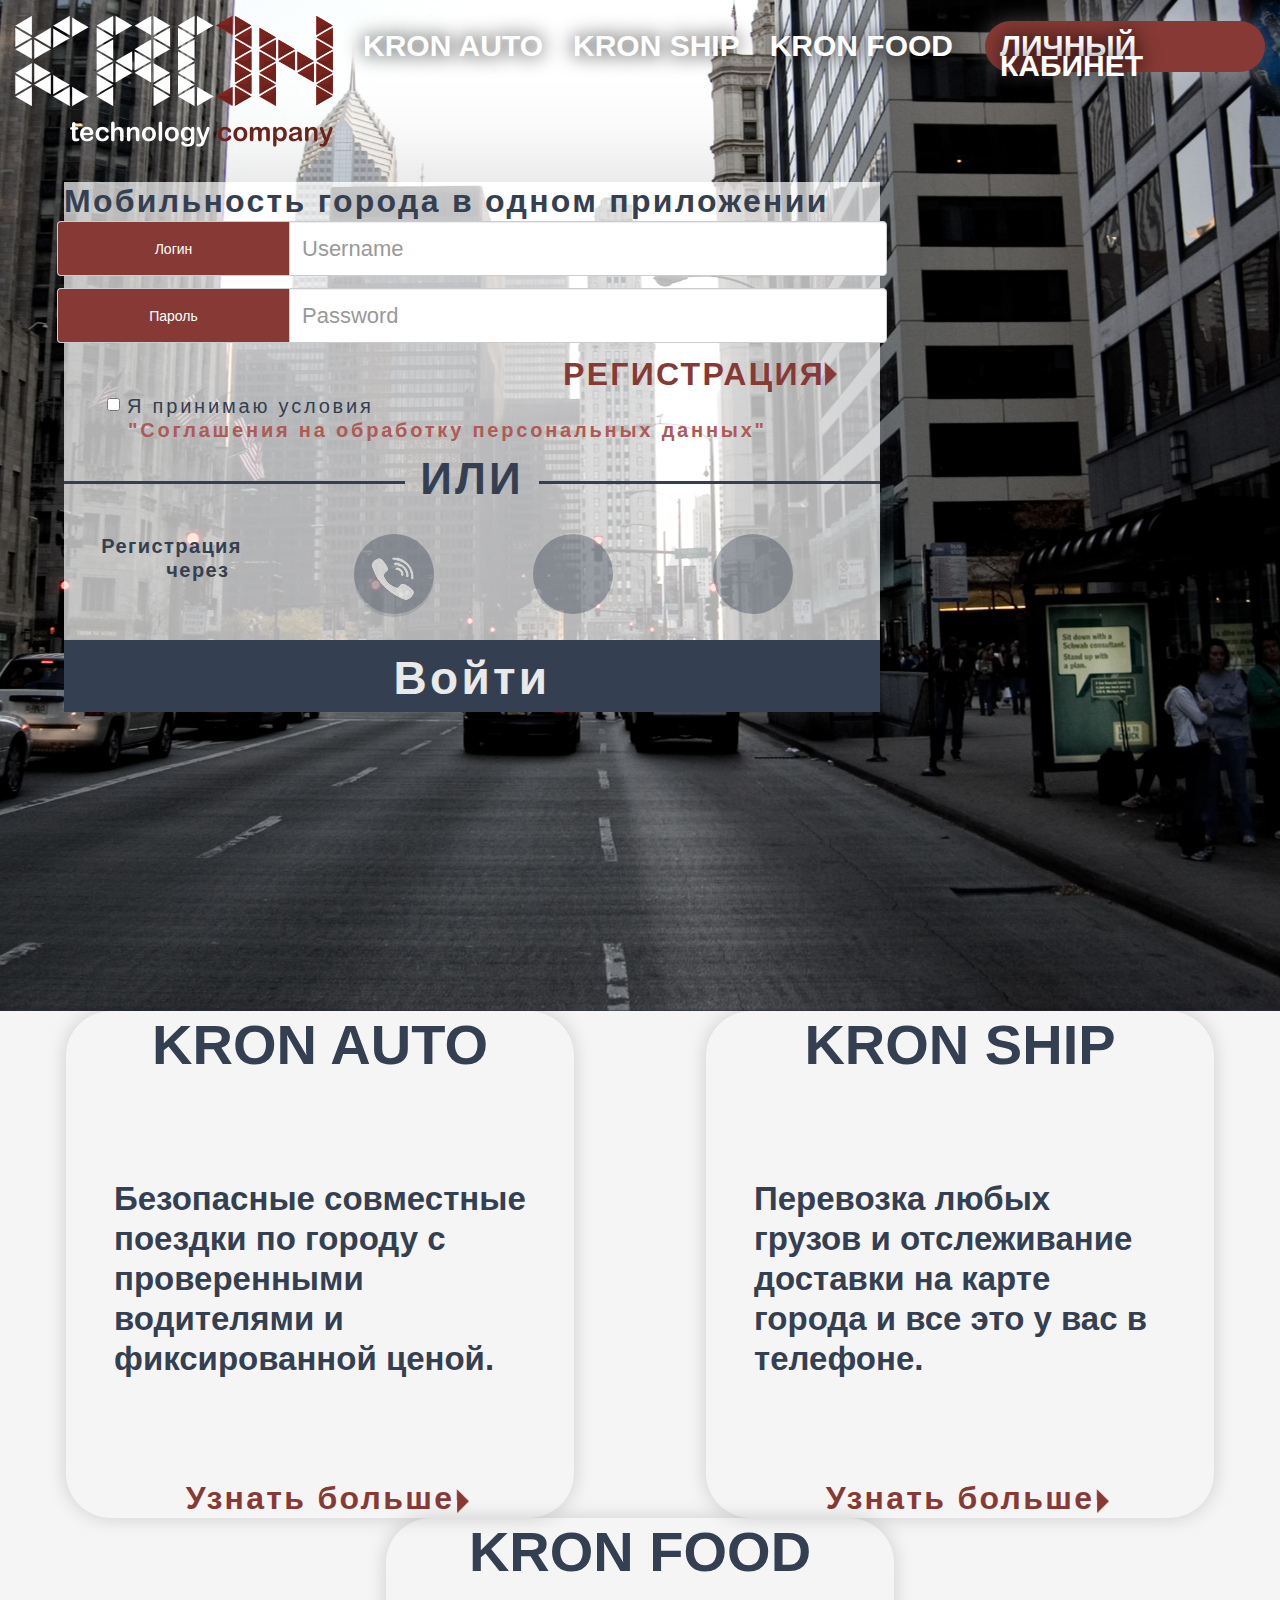
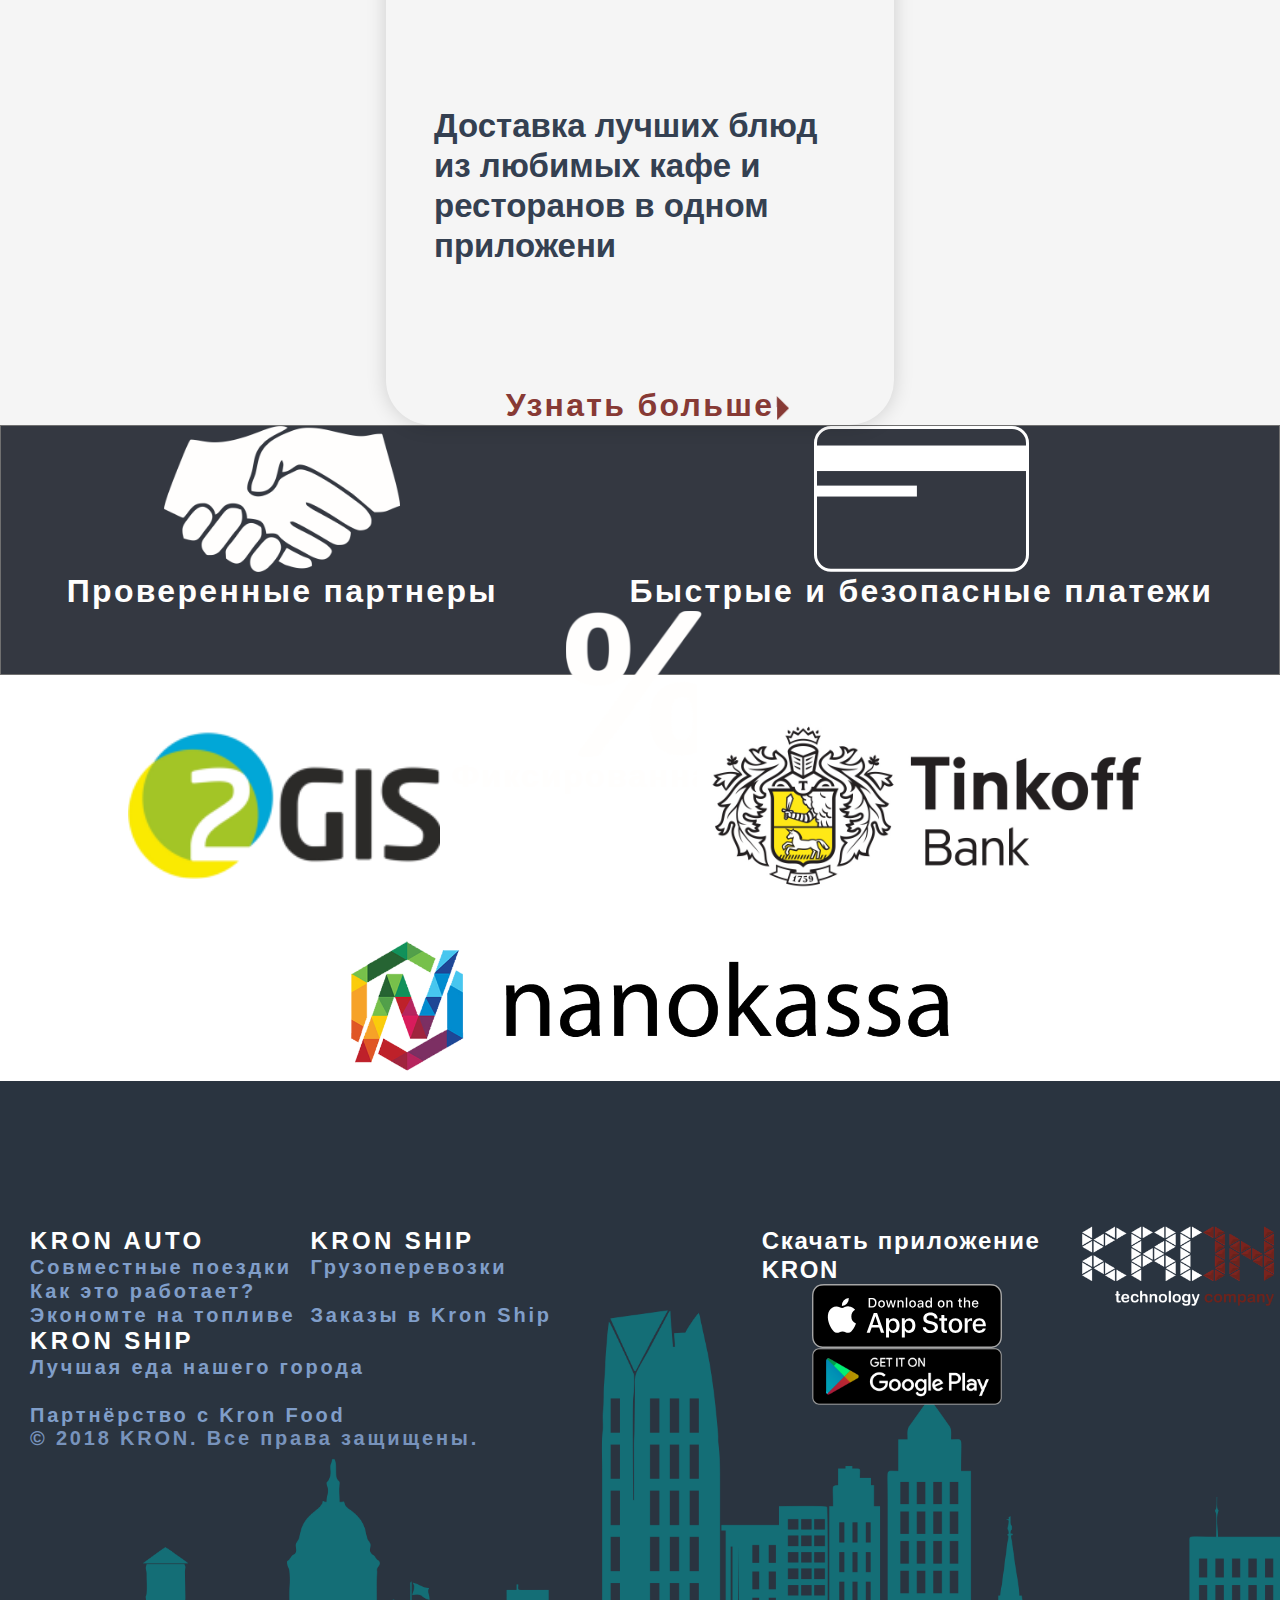
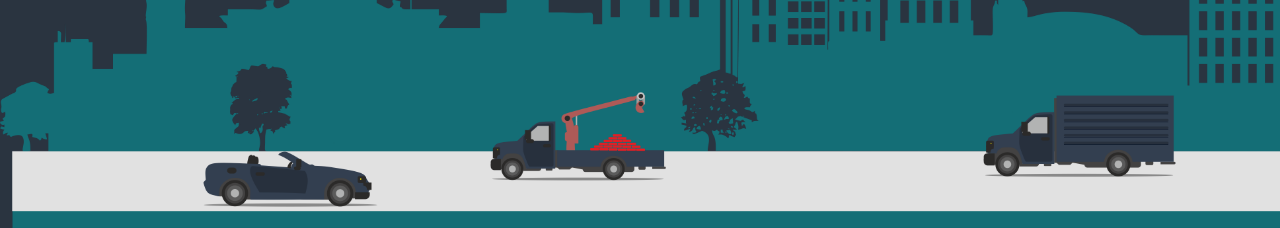
==== commit 641186ac: "Last two steps" ====
--- a/index.html
+++ b/index.html
@@ -218,6 +218,9 @@
                                 </div>
                             </div>
                         </div>
+                        <div class="copyFooter">
+                            &copy; 2018 KRON. Все права защищены.
+                        </div>
                     </div>
                     <div class="col-lg-3 shopTable">
                         <div class="storeHeader">
--- a/styles/styles.css
+++ b/styles/styles.css
@@ -133,6 +133,18 @@
     .shopTable{
         margin-bottom: 40px;
     }
+}
+
+.copyFooter{
+    font-family: "Calibri", sans-serif;
+    font-size: 20px;
+    font-weight: bold;
+    line-height: 1.2;
+    letter-spacing: 2.8px;
+    text-align: left;
+    color: #7893bc;
+    clear: both;
+    margin-left: 15px;
 }
 
 .navbar-default{
@@ -563,7 +575,7 @@
 }
 
 .mainINfoLink .arrow{
-    right: -10px;
+    right: -15px;
     top: 10px;
 }
 
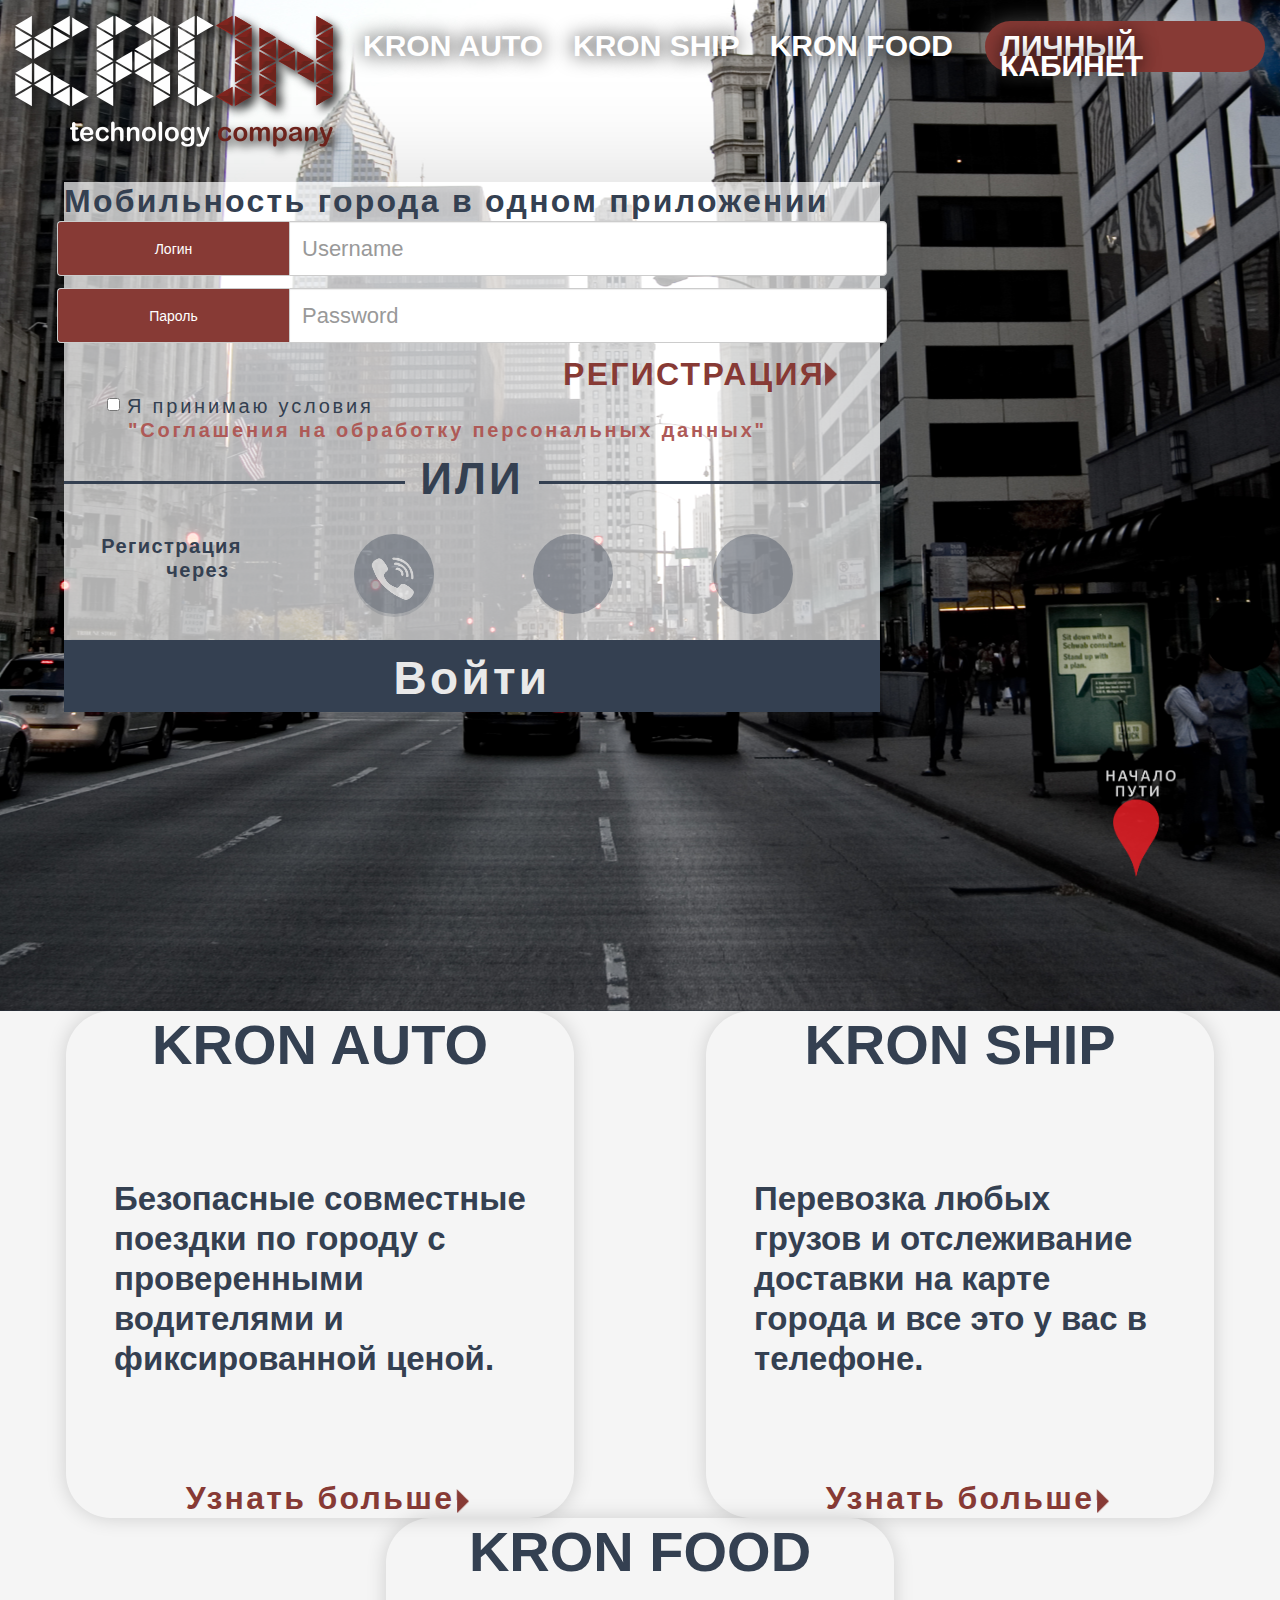
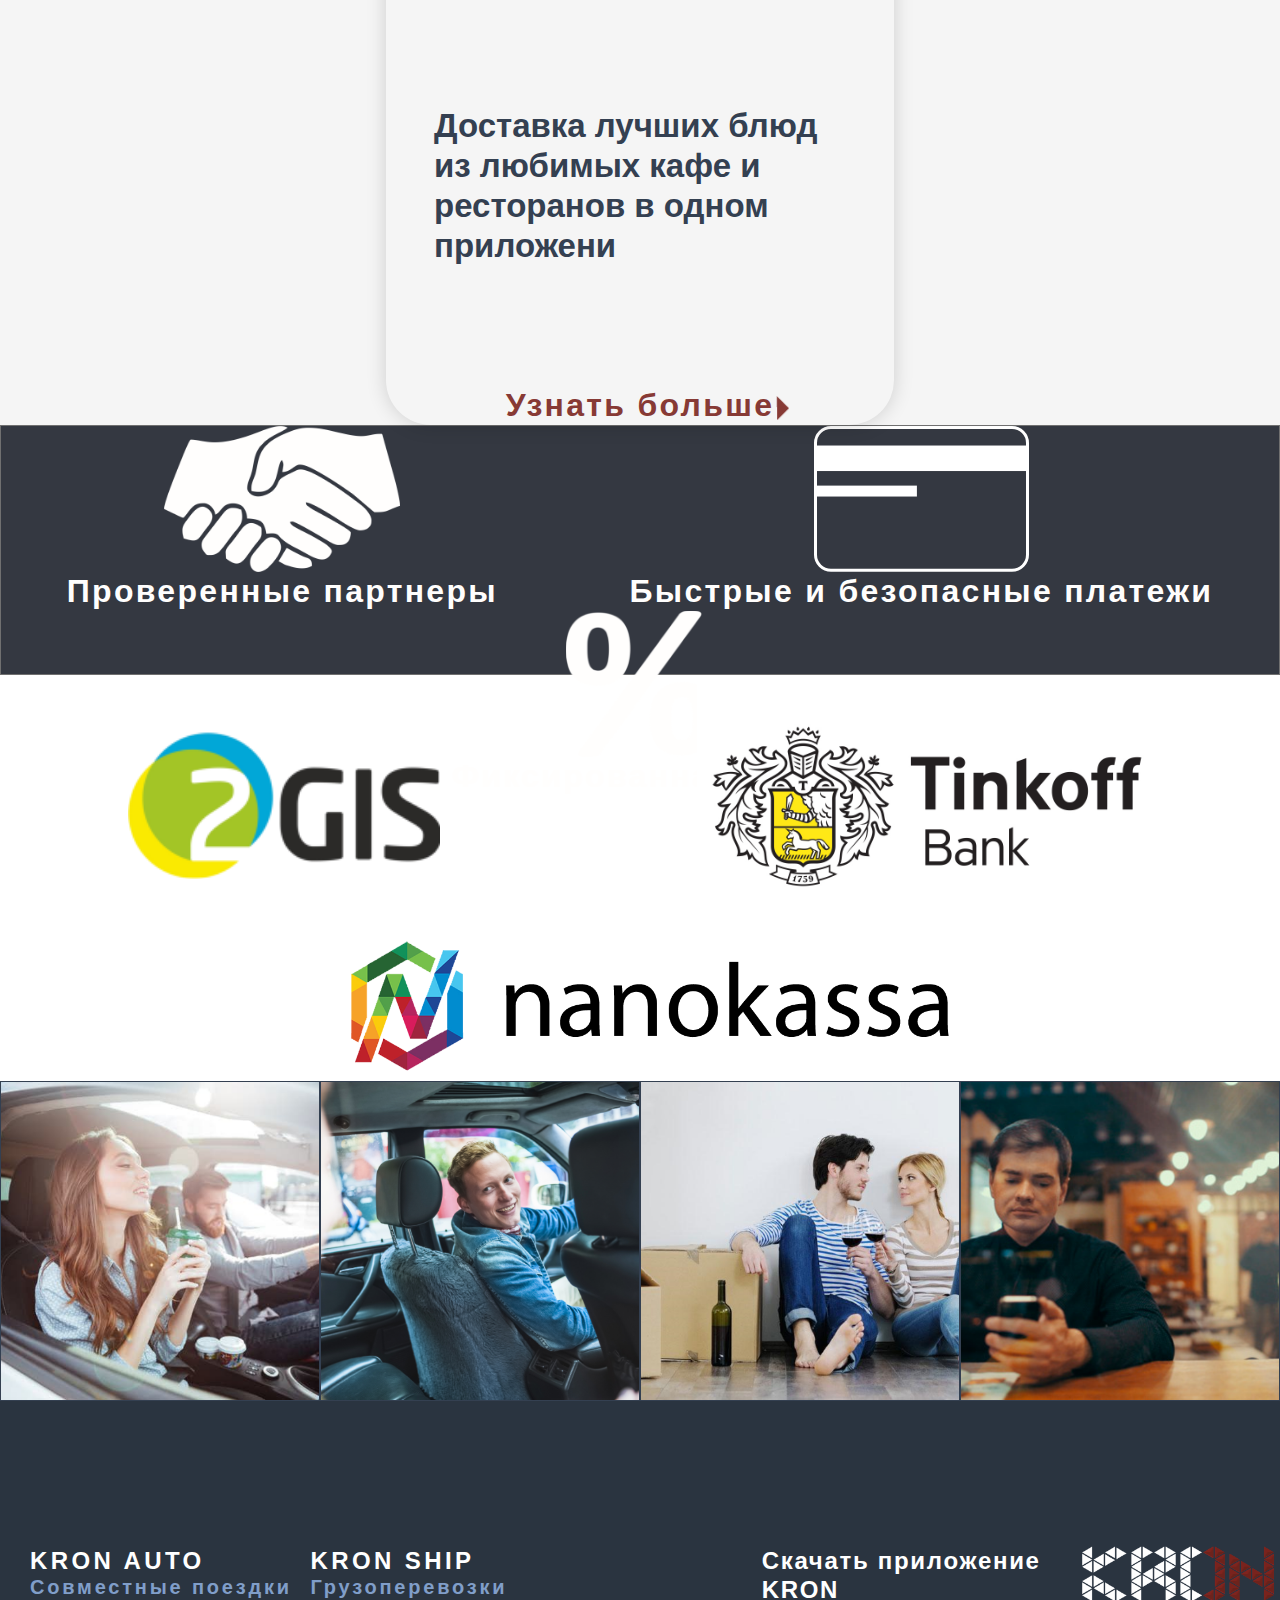
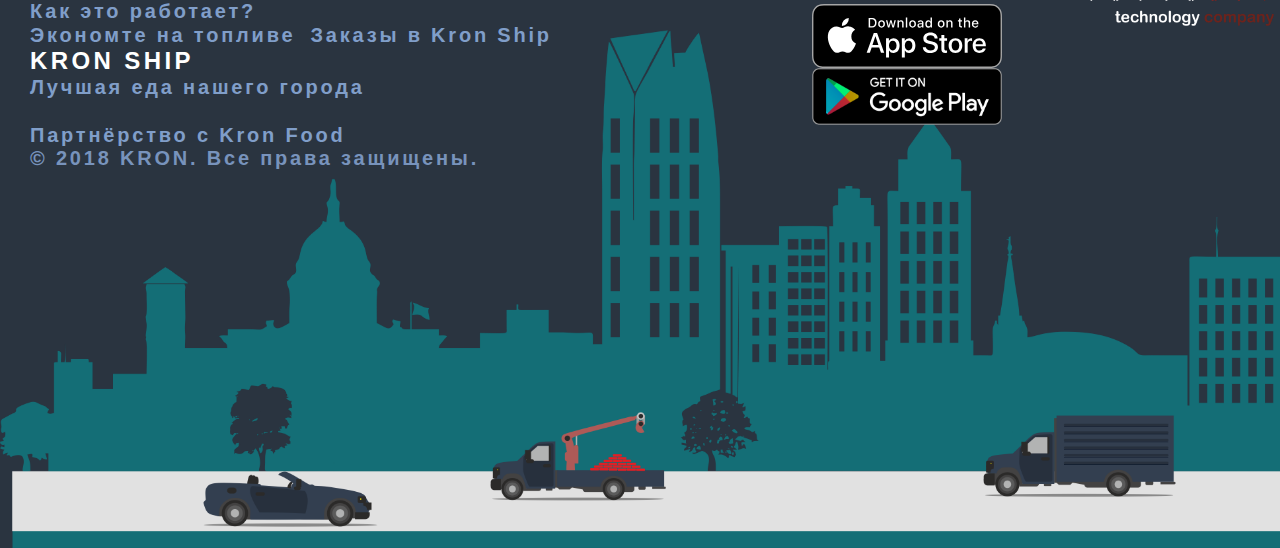
==== commit 99741096: "newch" ====
--- a/index.html
+++ b/index.html
@@ -172,6 +172,28 @@
                         <img src="pictures/nanokassa.png" alt="">
                     </div>
                 </div>
+                <div class="replies">
+                    <div class="col-lg-3 col-md-6">
+                        <div>
+                            <img src="pictures/girl_boy.png" alt="">
+                        </div>
+                    </div>
+                    <div class="col-lg-3 col-md-6">
+                        <div>
+                            <img src="pictures/taxi.png" alt="">
+                        </div>
+                    </div>
+                    <div class="col-lg-3 col-md-6">
+                        <div>
+                            <img src="pictures/vith_vine.png" alt="">
+                        </div>
+                    </div>
+                    <div class="col-lg-3 col-md-6">
+                        <div>
+                            <img src="pictures/caffe.png" alt="">
+                        </div>
+                    </div>
+                </div>
             </main>
             <footer>
                 <div class="row footer">
--- a/styles/styles.css
+++ b/styles/styles.css
@@ -3,13 +3,12 @@
 }
 
 .border{
-    width: 100vw;
     margin: 0 auto;
 }
 
 @media (min-width: 1920px){
     .border{
-        width: 1920px;
+        width: 1910px;
     }
 }
 
@@ -27,7 +26,7 @@
 
 .logoLinks a{
     font-family: "Calibri", sans-serif;
-    font-size: 30px;
+    font-size: 25px!important;
     font-weight: bold;
     line-height: 1.23;
     color: #fafafa;
@@ -397,6 +396,11 @@
     }
 }
 
+.bigLogo{
+    -webkit-filter: drop-shadow(5px 5px 5px #222);
+    filter: drop-shadow(5px 5px 5px #222);
+}
+
 @media (max-width: 445px) {
     .bigLogo{
         width: 230px;
@@ -405,7 +409,10 @@
 
 @media (max-width: 1330px) {
     .mappoint{
-        display: none;
+        width: 70px;
+    }
+    .mappoint img{
+        width: 100%;
     }
 }
 
@@ -647,4 +654,19 @@
     .partners img{
         max-width: 100%;
     }
+}
+
+.replies img{
+    width: 100%;
+}
+
+.replies>div{
+    padding-right: 0;
+    padding-left: 0;
+    border: solid 1px #344051;
+    background-color: #ffffff;
+}
+
+.replies{
+
 }